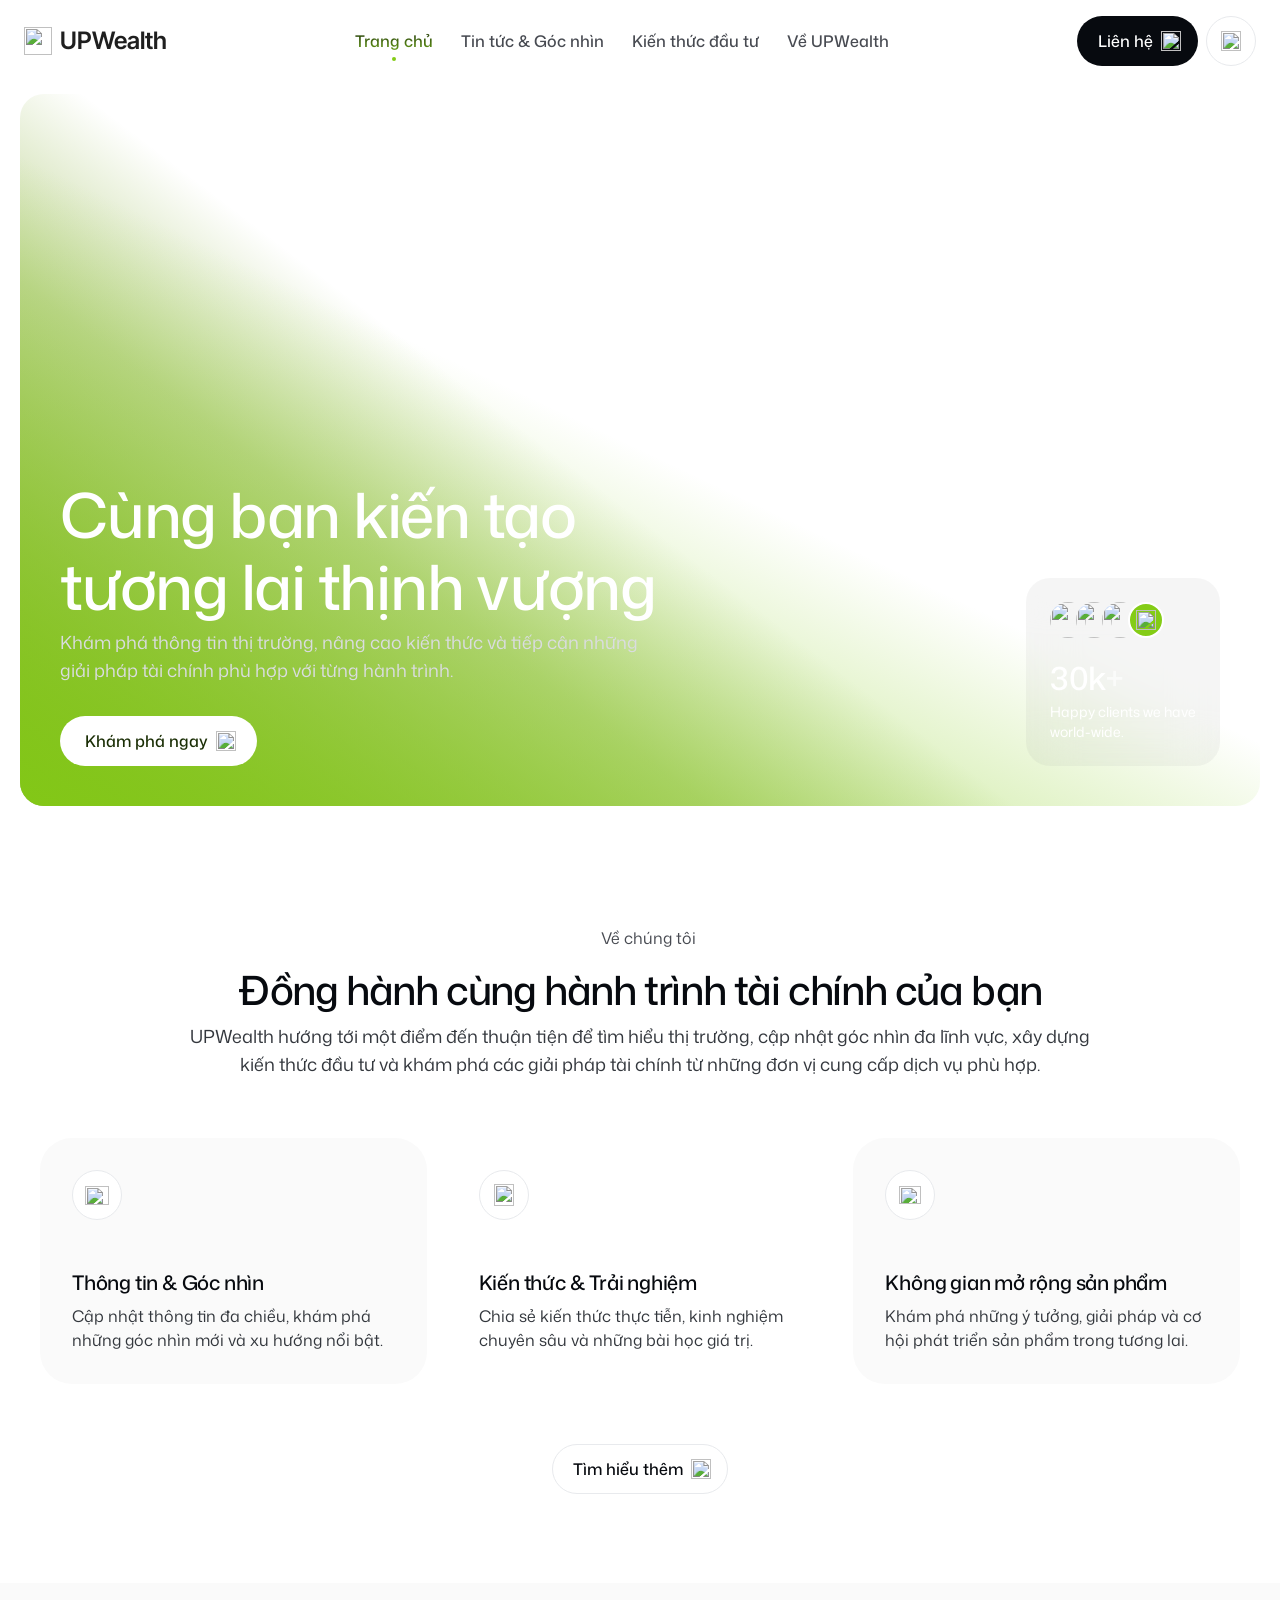
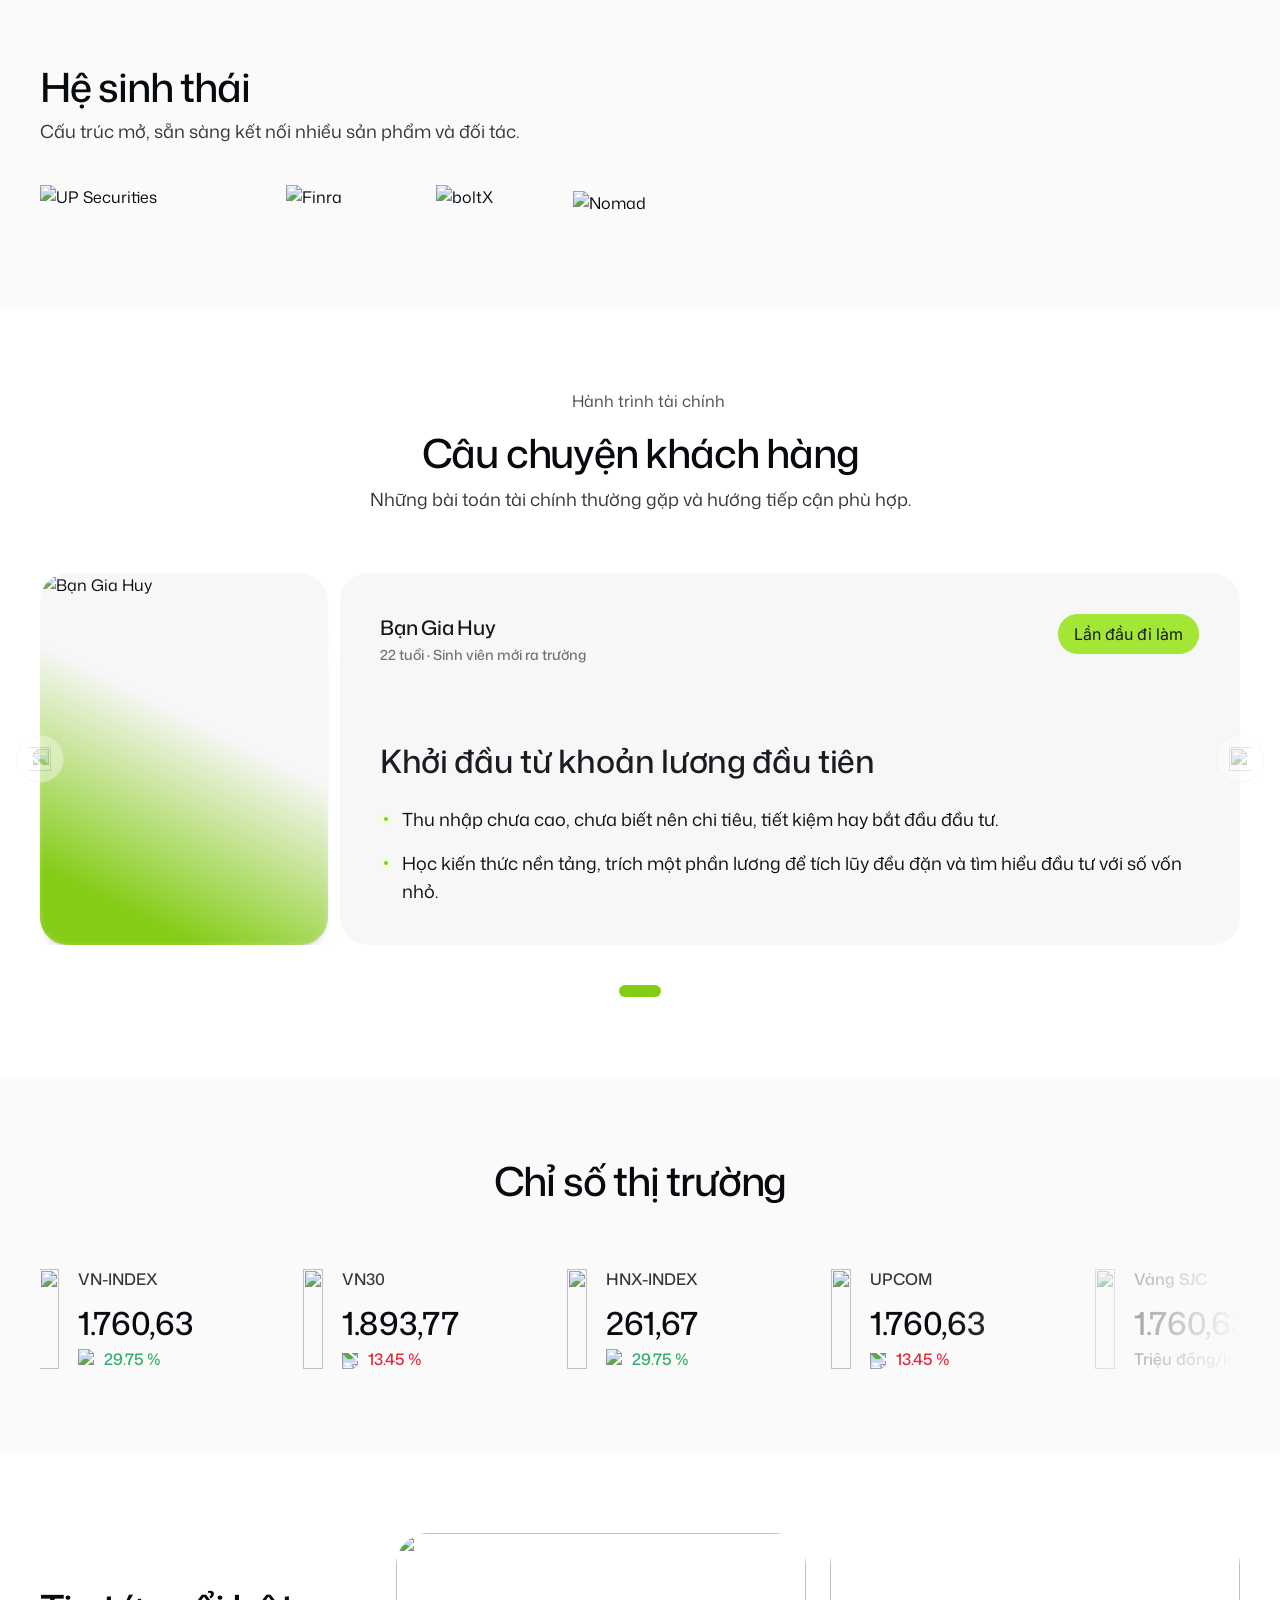
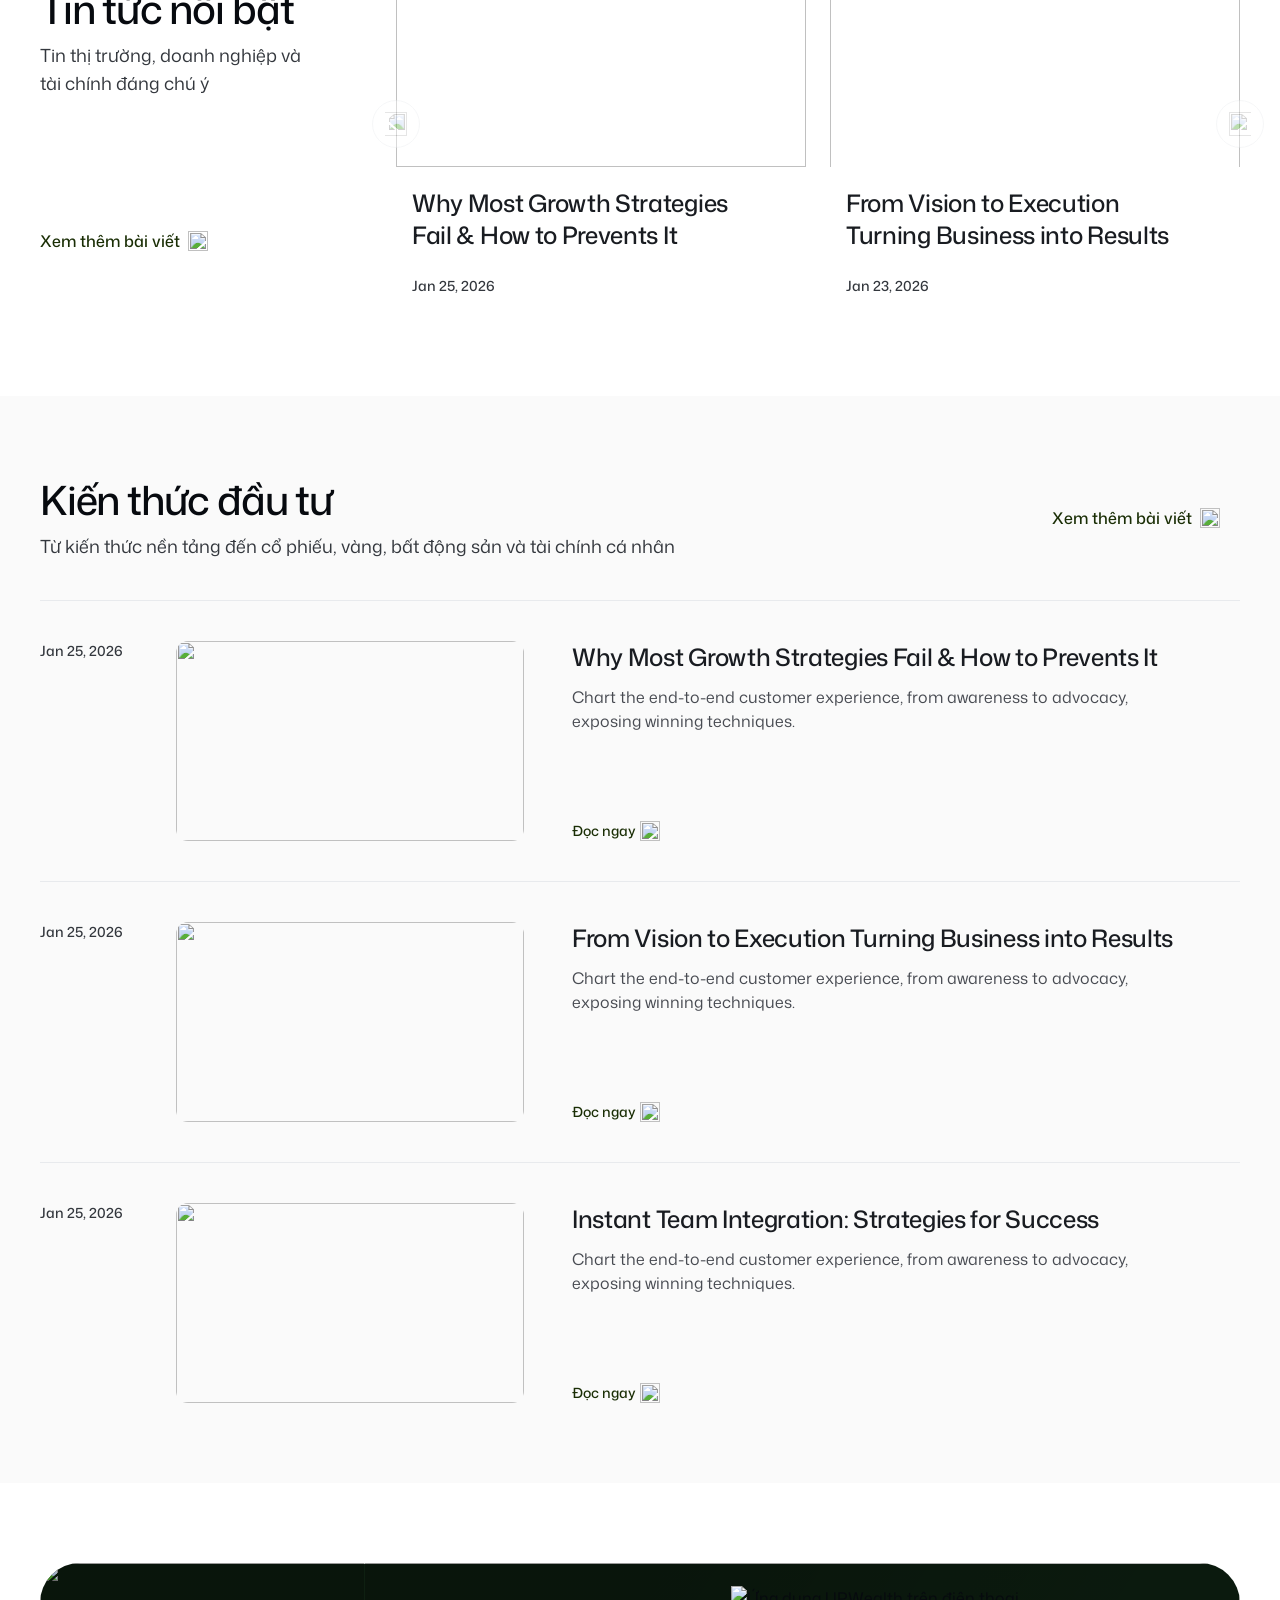
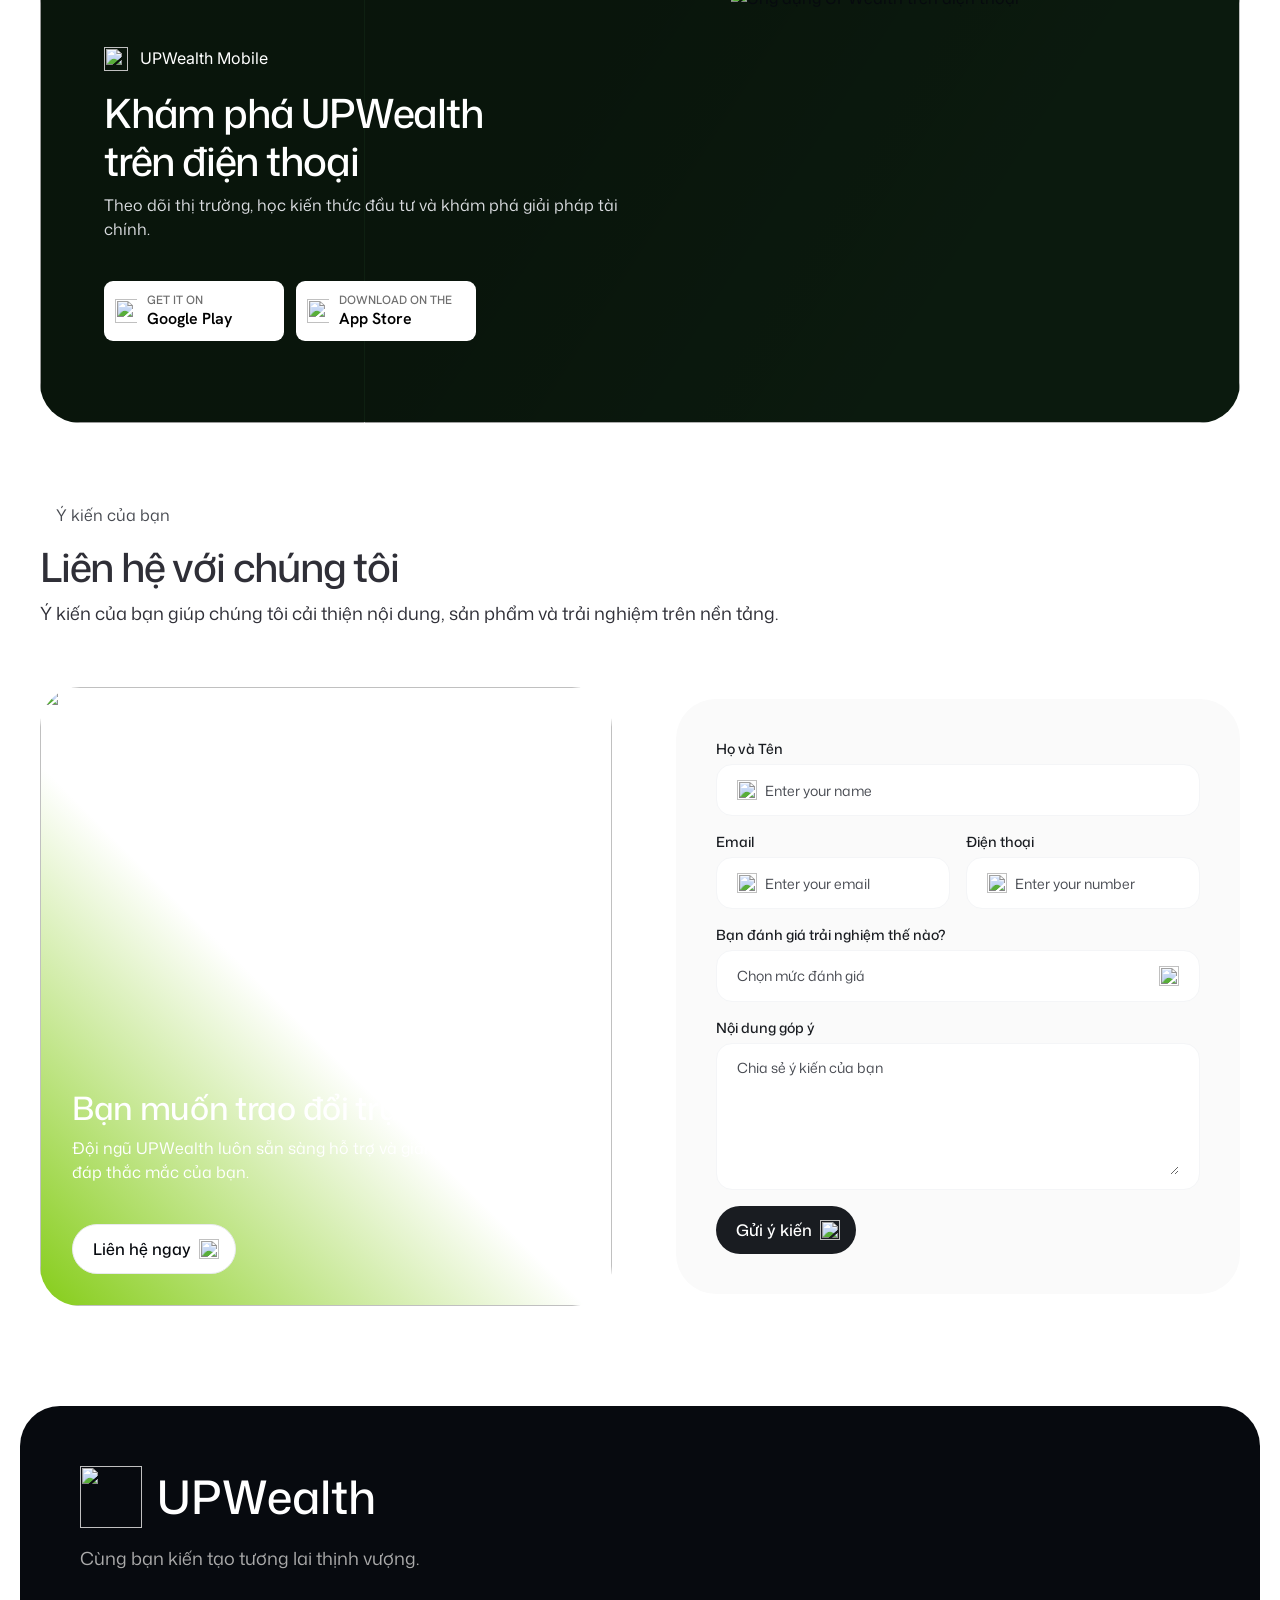
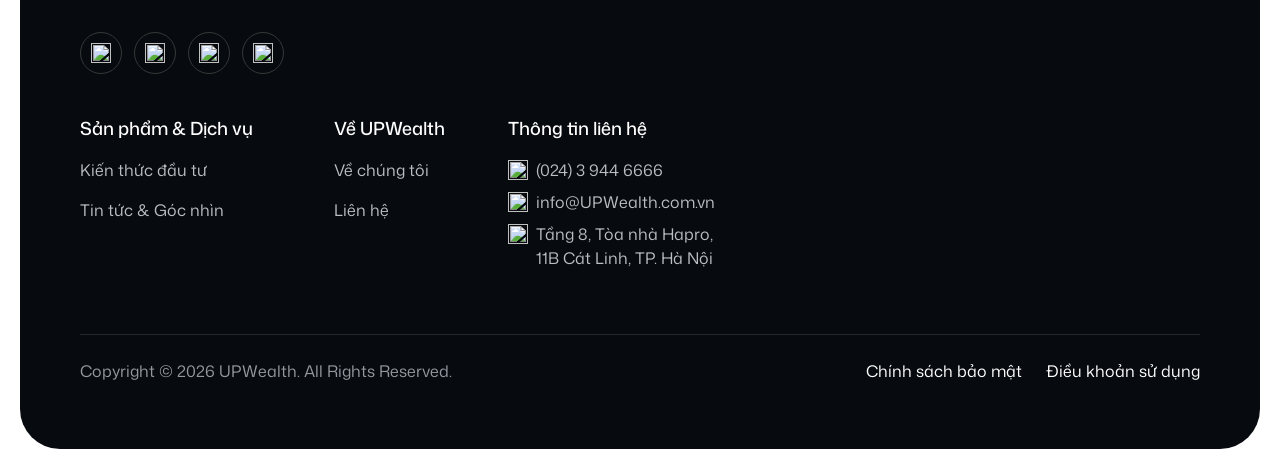
==== upwealth/index.html @ 9604d77f "Add UPWealth homepage built from Figma design Static HTML/CSS/JS page in upwealth/ covering navbar, " ====
<!DOCTYPE html>
<html lang="vi">
<head>
<meta charset="utf-8">
<meta name="viewport" content="width=device-width, initial-scale=1, viewport-fit=cover">
<title>UPWealth - Cùng bạn kiến tạo tương lai thịnh vượng</title>
<meta name="description" content="Khám phá thông tin thị trường, nâng cao kiến thức và tiếp cận những giải pháp tài chính phù hợp với từng hành trình.">
<link rel="icon" href="assets/logo-mark.svg" type="image/svg+xml">
<link rel="preconnect" href="https://fonts.googleapis.com">
<link rel="preconnect" href="https://fonts.gstatic.com" crossorigin>
<link href="https://fonts.googleapis.com/css2?family=Mona+Sans:wght@400;500&family=Inter+Tight:wght@600&family=Inter:wght@400&family=Hanken+Grotesk:wght@500;600&display=swap" rel="stylesheet">
<link rel="stylesheet" href="styles.css">
</head>
<body>

<!-- ============ Navbar ============ -->
<header class="navbar" id="top">
  <a class="brand" href="#top" aria-label="UPWealth - Trang chủ">
    <img class="brand__mark" src="assets/logo-mark.svg" alt="" width="28" height="28">
    <span class="brand__name">UPWealth</span>
  </a>

  <nav class="nav" id="nav" aria-label="Điều hướng chính">
    <a class="nav__item is-active" href="#top" aria-current="page">Trang chủ</a>
    <a class="nav__item" href="#news">Tin tức &amp; Góc nhìn</a>
    <a class="nav__item" href="#knowledge">Kiến thức đầu tư</a>
    <a class="nav__item" href="#about">Về UPWealth</a>
    <a class="nav__item nav__item--mobile-only" href="#contact">Liên hệ</a>
  </nav>

  <div class="navbar__cta">
    <a class="btn btn--dark" href="#contact">
      Liên hệ
      <img src="assets/arrow-right-white.svg" alt="" width="20" height="20">
    </a>
    <button class="icon-btn" type="button" aria-label="Ngôn ngữ">
      <img src="assets/icon-global.svg" alt="" width="20" height="20">
    </button>
  </div>

  <button class="menu-btn" type="button" aria-label="Mở menu" aria-controls="nav" aria-expanded="false">
    <img src="assets/icon-menu.svg" alt="" width="20" height="20">
  </button>
</header>

<main>

  <!-- ============ Hero ============ -->
  <section class="hero">
    <div class="hero__card">
      <div class="hero__media" aria-hidden="true">
        <img src="assets/hero.png" alt="">
      </div>

      <div class="hero__content">
        <div class="hero__text">
          <h1 class="hero__title">Cùng bạn kiến tạo tương lai thịnh vượng</h1>
          <p class="hero__desc">Khám phá thông tin thị trường, nâng cao kiến thức và tiếp cận những giải pháp tài chính phù hợp với từng hành trình.</p>
        </div>
        <a class="btn btn--light btn--lg" href="#about">
          Khám phá ngay
          <img src="assets/arrow-right-dark.svg" alt="" width="20" height="20">
        </a>
      </div>

      <div class="hero__stat">
        <div class="stat-card">
          <div class="avatars">
            <img src="assets/avatar-1.png" alt="">
            <img src="assets/avatar-2.svg" alt="">
            <img src="assets/avatar-3.png" alt="">
            <span class="avatars__more"><img src="assets/icon-add.svg" alt="" width="20" height="20"></span>
          </div>
          <div class="stat-card__text">
            <p class="stat-card__num">30k<span>+</span></p>
            <p class="stat-card__label">Happy clients we have <br>world-wide.</p>
          </div>
        </div>
      </div>
    </div>
  </section>

  <!-- ============ Về chúng tôi ============ -->
  <section class="section services" id="about">
    <header class="section-head section-head--center">
      <p class="eyebrow"><img src="assets/dot.svg" alt="" width="8" height="8">Về chúng tôi</p>
      <h2 class="h3">Đồng hành cùng hành trình tài chính của bạn</h2>
      <p class="lead">UPWealth hướng tới một điểm đến thuận tiện để tìm hiểu thị trường, cập nhật góc nhìn đa lĩnh vực, xây dựng kiến thức đầu tư và khám phá các giải pháp tài chính từ những đơn vị cung cấp dịch vụ phù hợp.</p>
    </header>

    <div class="services__grid">
      <article class="service">
        <span class="service__icon"><img src="assets/icon-binoculars.svg" alt="" width="24" height="19"></span>
        <div class="service__body">
          <h3 class="h6">Thông tin &amp; Góc nhìn</h3>
          <p>Cập nhật thông tin đa chiều, khám phá những góc nhìn mới và xu hướng nổi bật.</p>
        </div>
      </article>
      <article class="service">
        <span class="service__icon"><img src="assets/icon-book-star.svg" alt="" width="20" height="22"></span>
        <div class="service__body">
          <h3 class="h6">Kiến thức &amp; Trải nghiệm</h3>
          <p>Chia sẻ kiến thức thực tiễn, kinh nghiệm chuyên sâu và những bài học giá trị.</p>
        </div>
      </article>
      <article class="service">
        <span class="service__icon"><img src="assets/icon-wallet.svg" alt="" width="22" height="18"></span>
        <div class="service__body">
          <h3 class="h6">Không gian mở rộng sản phẩm</h3>
          <p>Khám phá những ý tưởng, giải pháp và cơ hội phát triển sản phẩm trong tương lai.</p>
        </div>
      </article>
    </div>

    <a class="btn btn--outline" href="#news">
      Tìm hiểu thêm
      <img src="assets/arrow-right-black.svg" alt="" width="20" height="20">
    </a>
  </section>

  <!-- ============ Hệ sinh thái ============ -->
  <section class="section ecosystem">
    <div class="ecosystem__text">
      <h2 class="h3">Hệ sinh thái</h2>
      <p class="lead">Cấu trúc mở, sẵn sàng kết nối nhiều sản phẩm và đối tác.</p>
    </div>
    <ul class="ecosystem__logos">
      <li><img src="assets/partner-upsecurities.svg" alt="UP Securities" width="194" height="44"></li>
      <li><img src="assets/partner-finra.svg" alt="Finra" width="98" height="44"></li>
      <li><img src="assets/partner-boltx.svg" alt="boltX" width="85" height="44"></li>
      <li><img src="assets/partner-nomad.svg" alt="Nomad" width="132" height="32"></li>
    </ul>
  </section>

  <!-- ============ Câu chuyện khách hàng ============ -->
  <section class="section stories">
    <header class="section-head section-head--center">
      <p class="eyebrow"><img src="assets/dot.svg" alt="" width="8" height="8">Hành trình tài chính</p>
      <h2 class="h3">Câu chuyện khách hàng</h2>
      <p class="lead">Những bài toán tài chính thường gặp và hướng tiếp cận phù hợp.</p>
    </header>

    <div class="carousel" data-carousel>
      <button class="round-btn round-btn--prev" type="button" data-prev aria-label="Câu chuyện trước">
        <img src="assets/icon-arrow-akar.svg" alt="" width="24" height="24">
      </button>

      <div class="carousel__track" data-track>
        <article class="story" data-slide>
          <div class="story__photo">
            <img src="assets/testimonial-1.png" alt="Bạn Gia Huy">
          </div>
          <div class="story__card">
            <div class="story__head">
              <div>
                <p class="story__name">Bạn Gia Huy</p>
                <p class="story__meta">22 tuổi · Sinh viên mới ra trường</p>
              </div>
              <span class="tag">Lần đầu đi làm</span>
            </div>
            <div class="story__body">
              <h3 class="h4">Khởi đầu từ khoản lương đầu tiên</h3>
              <ul class="bullets">
                <li>Thu nhập chưa cao, chưa biết nên chi tiêu, tiết kiệm hay bắt đầu đầu tư.</li>
                <li>Học kiến thức nền tảng, trích một phần lương để tích lũy đều đặn và tìm hiểu đầu tư với số vốn nhỏ.</li>
              </ul>
            </div>
          </div>
        </article>
      </div>

      <button class="round-btn round-btn--next" type="button" data-next aria-label="Câu chuyện tiếp theo">
        <img src="assets/icon-arrow-akar.svg" alt="" width="24" height="24">
      </button>

      <div class="dots" data-dots role="tablist" aria-label="Chọn câu chuyện"></div>
    </div>
  </section>

  <!-- ============ Chỉ số thị trường ============ -->
  <section class="section market">
    <h2 class="h3">Chỉ số thị trường</h2>
    <div class="market__wrap">
      <ul class="market__list">
        <li class="ticker">
          <img class="ticker__line" src="assets/market-line.svg" alt="" width="20" height="100">
          <div class="ticker__body">
            <p class="ticker__name">VN-INDEX</p>
            <p class="ticker__value">1.760,63</p>
            <p class="ticker__change is-up"><img src="assets/chevron-up-green.svg" alt="Tăng" width="20" height="20">29.75 %</p>
          </div>
        </li>
        <li class="ticker">
          <img class="ticker__line" src="assets/market-line.svg" alt="" width="20" height="100">
          <div class="ticker__body">
            <p class="ticker__name">VN30</p>
            <p class="ticker__value">1.893,77</p>
            <p class="ticker__change is-down"><img src="assets/chevron-up-red.svg" alt="Giảm" width="20" height="20">13.45 %</p>
          </div>
        </li>
        <li class="ticker">
          <img class="ticker__line" src="assets/market-line.svg" alt="" width="20" height="100">
          <div class="ticker__body">
            <p class="ticker__name">HNX-INDEX</p>
            <p class="ticker__value">261,67</p>
            <p class="ticker__change is-up"><img src="assets/chevron-up-green.svg" alt="Tăng" width="20" height="20">29.75 %</p>
          </div>
        </li>
        <li class="ticker">
          <img class="ticker__line" src="assets/market-line.svg" alt="" width="20" height="100">
          <div class="ticker__body">
            <p class="ticker__name">UPCOM</p>
            <p class="ticker__value">1.760,63</p>
            <p class="ticker__change is-down"><img src="assets/chevron-up-red.svg" alt="Giảm" width="20" height="20">13.45 %</p>
          </div>
        </li>
        <li class="ticker">
          <img class="ticker__line" src="assets/market-line.svg" alt="" width="20" height="100">
          <div class="ticker__body">
            <p class="ticker__name">Vàng SJC</p>
            <p class="ticker__value">1.760,63</p>
            <p class="ticker__unit">Triệu đồng/lượng</p>
          </div>
        </li>
        <li class="ticker">
          <img class="ticker__line" src="assets/market-line.svg" alt="" width="20" height="100">
          <div class="ticker__body">
            <p class="ticker__name">Vàng thế giới</p>
            <p class="ticker__value">1.760,63</p>
            <p class="ticker__unit">USD/ounce</p>
          </div>
        </li>
      </ul>
    </div>
  </section>

  <!-- ============ Tin tức nổi bật ============ -->
  <section class="section news" id="news">
    <div class="news__intro">
      <div class="section-head">
        <h2 class="h3">Tin tức nổi bật</h2>
        <p class="lead">Tin thị trường, doanh nghiệp và tài chính đáng chú ý</p>
      </div>
      <a class="link-btn" href="#news">
        Xem thêm bài viết
        <img src="assets/arrow-right-dark.svg" alt="" width="20" height="20">
      </a>
    </div>

    <div class="news__slider" data-scroller>
      <button class="round-btn round-btn--prev" type="button" data-prev aria-label="Bài trước">
        <img src="assets/icon-arrow-akar.svg" alt="" width="24" height="24">
      </button>
      <div class="news__track" data-track>
        <a class="news-card" href="#news">
          <div class="news-card__media"><img src="assets/news-1.png" alt=""></div>
          <div class="news-card__text">
            <h3 class="h5">Why Most Growth Strategies Fail &amp; How to Prevents It</h3>
            <time datetime="2026-01-25">Jan 25, 2026</time>
          </div>
        </a>
        <a class="news-card" href="#news">
          <div class="news-card__media news-card__media--crop"><img src="assets/news-2.png" alt=""></div>
          <div class="news-card__text">
            <h3 class="h5">From Vision to Execution Turning Business into Results</h3>
            <time datetime="2026-01-23">Jan 23, 2026</time>
          </div>
        </a>
      </div>
      <button class="round-btn round-btn--next" type="button" data-next aria-label="Bài tiếp theo">
        <img src="assets/icon-arrow-akar.svg" alt="" width="24" height="24">
      </button>
    </div>
  </section>

  <!-- ============ Kiến thức đầu tư ============ -->
  <section class="section knowledge" id="knowledge">
    <div class="knowledge__head">
      <div class="section-head">
        <h2 class="h3">Kiến thức đầu tư</h2>
        <p class="lead">Từ kiến thức nền tảng đến cổ phiếu, vàng, bất động sản và tài chính cá nhân</p>
      </div>
      <a class="link-btn" href="#knowledge">
        Xem thêm bài viết
        <img src="assets/arrow-right-dark.svg" alt="" width="20" height="20">
      </a>
    </div>

    <div class="articles">
      <article class="article">
        <time datetime="2026-01-25">Jan 25, 2026</time>
        <div class="article__media"><img src="assets/knowledge-1.png" alt=""></div>
        <div class="article__content">
          <div class="article__text">
            <h3 class="h5">Why Most Growth Strategies Fail &amp; How to Prevents It</h3>
            <p>Chart the end-to-end customer experience, from awareness to advocacy, exposing winning techniques.</p>
          </div>
          <a class="link-btn link-btn--sm" href="#knowledge">Đọc ngay <img src="assets/arrow-right-dark.svg" alt="" width="20" height="20"></a>
        </div>
      </article>
      <article class="article">
        <time datetime="2026-01-25">Jan 25, 2026</time>
        <div class="article__media"><img src="assets/knowledge-2.png" alt=""></div>
        <div class="article__content">
          <div class="article__text">
            <h3 class="h5">From Vision to Execution Turning Business into Results</h3>
            <p>Chart the end-to-end customer experience, from awareness to advocacy, exposing winning techniques.</p>
          </div>
          <a class="link-btn link-btn--sm" href="#knowledge">Đọc ngay <img src="assets/arrow-right-dark.svg" alt="" width="20" height="20"></a>
        </div>
      </article>
      <article class="article">
        <time datetime="2026-01-25">Jan 25, 2026</time>
        <div class="article__media"><img src="assets/knowledge-3.png" alt=""></div>
        <div class="article__content">
          <div class="article__text">
            <h3 class="h5">Instant Team Integration: Strategies for Success</h3>
            <p>Chart the end-to-end customer experience, from awareness to advocacy, exposing winning techniques.</p>
          </div>
          <a class="link-btn link-btn--sm" href="#knowledge">Đọc ngay <img src="assets/arrow-right-dark.svg" alt="" width="20" height="20"></a>
        </div>
      </article>
    </div>
  </section>

  <!-- ============ CTA app ============ -->
  <section class="section cta-wrap">
    <div class="cta">
      <img class="cta__bg" src="assets/cta-bg.png" alt="" aria-hidden="true">
      <img class="cta__vector" src="assets/cta-vector.svg" alt="" aria-hidden="true">
      <div class="cta__content">
        <div class="cta__text">
          <p class="cta__kicker"><img src="assets/icon-sparkle.svg" alt="" width="24" height="24">UPWealth Mobile</p>
          <h2 class="h3">Khám phá UPWealth<br>trên điện thoại</h2>
          <p class="cta__desc">Theo dõi thị trường, học kiến thức đầu tư và khám phá giải pháp tài chính.</p>
        </div>
        <div class="stores">
          <a class="store" href="#" aria-label="Tải trên Google Play">
            <img src="assets/icon-google-play.svg" alt="" width="22" height="24">
            <span><small>Get it on</small><strong>Google Play</strong></span>
          </a>
          <a class="store" href="#" aria-label="Tải trên App Store">
            <img src="assets/icon-apple.svg" alt="" width="20" height="24">
            <span><small>Download on the</small><strong>App Store</strong></span>
          </a>
        </div>
      </div>
      <img class="cta__phone" src="assets/cta-phone.png" alt="Ứng dụng UPWealth trên điện thoại">
    </div>
  </section>

  <!-- ============ Liên hệ ============ -->
  <section class="section contact" id="contact">
    <header class="section-head contact__head">
      <p class="eyebrow"><img src="assets/dot.svg" alt="" width="8" height="8">Ý kiến của bạn</p>
      <h2 class="h3">Liên hệ với chúng tôi</h2>
      <p class="lead">Ý kiến của bạn giúp chúng tôi cải thiện nội dung, sản phẩm và trải nghiệm trên nền tảng.</p>
    </header>

    <div class="contact__grid">
      <div class="contact__visual">
        <img src="assets/contact.png" alt="">
        <div class="contact__overlay">
          <div>
            <h3 class="h4">Bạn muốn trao đổi trực tiếp?</h3>
            <p>Đội ngũ UPWealth luôn sẵn sàng hỗ trợ và giải đáp thắc mắc của bạn.</p>
          </div>
          <a class="btn btn--outline" href="tel:02439446666">
            Liên hệ ngay
            <img src="assets/arrow-right-black.svg" alt="" width="20" height="20">
          </a>
        </div>
      </div>

      <form class="form" id="contact-form" novalidate>
        <div class="field">
          <label for="f-name">Họ và Tên</label>
          <div class="input">
            <img src="assets/icon-mail.svg" alt="" width="20" height="20">
            <input id="f-name" name="name" type="text" placeholder="Enter your name" autocomplete="name" required>
          </div>
        </div>
        <div class="field-row">
          <div class="field">
            <label for="f-email">Email</label>
            <div class="input">
              <img src="assets/icon-mail.svg" alt="" width="20" height="20">
              <input id="f-email" name="email" type="email" placeholder="Enter your email" autocomplete="email" required>
            </div>
          </div>
          <div class="field">
            <label for="f-phone">Điện thoại</label>
            <div class="input">
              <img src="assets/icon-call.svg" alt="" width="20" height="20">
              <input id="f-phone" name="phone" type="tel" placeholder="Enter your number" autocomplete="tel">
            </div>
          </div>
        </div>
        <div class="field">
          <label for="f-rating">Bạn đánh giá trải nghiệm thế nào?</label>
          <div class="input input--select">
            <select id="f-rating" name="rating">
              <option value="" selected disabled>Chọn mức đánh giá</option>
              <option>Rất hài lòng</option>
              <option>Hài lòng</option>
              <option>Bình thường</option>
              <option>Chưa hài lòng</option>
            </select>
            <img src="assets/icon-arrow-down.svg" alt="" width="20" height="20">
          </div>
        </div>
        <div class="field">
          <label for="f-msg">Nội dung góp ý</label>
          <div class="input input--area">
            <textarea id="f-msg" name="message" placeholder="Chia sẻ ý kiến của bạn" required></textarea>
          </div>
        </div>
        <div class="form__foot">
          <button class="btn btn--dark btn--submit" type="submit">
            Gửi ý kiến
            <img src="assets/arrow-right-white.svg" alt="" width="20" height="20">
          </button>
          <p class="form__status" role="status" aria-live="polite"></p>
        </div>
      </form>
    </div>
  </section>
</main>

<!-- ============ Footer ============ -->
<footer class="footer">
  <div class="footer__inner">
    <div class="footer__upper">
      <div class="footer__brand">
        <div>
          <a class="footer__logo" href="#top">
            <img src="assets/logo-mark-footer.svg" alt="" width="62" height="62">
            <span>UPWealth</span>
          </a>
          <p class="footer__tagline">Cùng bạn kiến tạo tương lai thịnh vượng.</p>
        </div>
        <div class="socials">
          <a href="#" aria-label="Instagram"><img src="assets/icon-instagram.svg" alt="" width="20" height="20"></a>
          <a href="#" aria-label="X (Twitter)"><img src="assets/icon-twitter.svg" alt="" width="20" height="20"></a>
          <a href="#" aria-label="Facebook"><img src="assets/icon-facebook.svg" alt="" width="20" height="20"></a>
          <a href="#" aria-label="LinkedIn"><img src="assets/icon-linkedin.svg" alt="" width="20" height="20"></a>
        </div>
      </div>

      <div class="footer__nav">
        <div class="footer__col footer__col--products">
          <h3>Sản phẩm &amp; Dịch vụ</h3>
          <a href="#knowledge">Kiến thức đầu tư</a>
          <a href="#news">Tin tức &amp; Góc nhìn</a>
        </div>
        <div class="footer__col footer__col--about">
          <h3>Về UPWealth</h3>
          <a href="#about">Về chúng tôi</a>
          <a href="#contact">Liên hệ</a>
        </div>
        <div class="footer__col footer__col--contact">
          <h3>Thông tin liên hệ</h3>
          <a class="contact-line" href="tel:02439446666"><img src="assets/icon-call-calling.svg" alt="" width="20" height="20">(024) 3 944 6666</a>
          <a class="contact-line" href="mailto:info@UPWealth.com.vn"><img src="assets/icon-sms.svg" alt="" width="20" height="20">info@UPWealth.com.vn</a>
          <p class="contact-line contact-line--top"><img src="assets/icon-buildings.svg" alt="" width="20" height="20"><span>Tầng 8, Tòa nhà Hapro,<br>11B Cát Linh, TP. Hà Nội</span></p>
        </div>
      </div>
    </div>

    <div class="footer__bottom">
      <p class="footer__copy">Copyright © 2026 UPWealth. All Rights Reserved.</p>
      <a href="#">Chính sách bảo mật</a>
      <a href="#">Điều khoản sử dụng</a>
    </div>
  </div>
</footer>

<script src="script.js"></script>
</body>
</html>
---- upwealth/styles.css ----
/* ============ Design tokens (from Figma styles) ============ */
:root {
  --gray-00: #ffffff;
  --gray-25: #fafafa;
  --gray-50: #f4f5f7;
  --gray-100: #e8eaed;
  --gray-200: #dadce0;
  --gray-300: #babdc2;
  --gray-400: #95989e;
  --gray-500: #6e737a;
  --gray-600: #484b52;
  --gray-700: #33373d;
  --gray-900: #191c21;
  --gray-950: #070a0f;
  --bg-weak: #f7f7f7;
  --line-dark: #373737;

  --green-100: #f0fdde;
  --green-400: #a3e635;
  --green-500: #84cc16;
  --green-950: #1a2e05;
  --up: #2cac68;
  --down: #e42535;

  --font: "Mona Sans", "Inter", system-ui, -apple-system, "Segoe UI", Roboto, Arial, sans-serif;
  --font-logo: "Inter Tight", var(--font);
  --font-store: "Hanken Grotesk", var(--font);

  --container: 1280px;
  --pad-x: 80px;
  --pad-y: 80px;
}

*, *::before, *::after { box-sizing: border-box; }
html { scroll-behavior: smooth; -webkit-text-size-adjust: 100%; }
body {
  margin: 0;
  background: var(--gray-00);
  color: var(--gray-950);
  font-family: var(--font);
  font-size: 16px;
  line-height: 24px;
  -webkit-font-smoothing: antialiased;
  overflow-x: hidden;
}
img { display: block; max-width: 100%; }
a { color: inherit; text-decoration: none; }
p, h1, h2, h3, ul { margin: 0; }
ul { padding: 0; list-style: none; }
button, input, select, textarea { font: inherit; color: inherit; }
button { cursor: pointer; }
:focus-visible { outline: 2px solid var(--green-500); outline-offset: 2px; }

/* ============ Typography ============ */
.h3 { font-size: 40px; line-height: 48px; font-weight: 500; letter-spacing: -1.2px; font-feature-settings: "lnum" 1, "pnum" 1; color: var(--gray-950); }
.h4 { font-size: 32px; line-height: 40px; font-weight: 500; letter-spacing: -0.32px; }
.h5 { font-size: 24px; line-height: 32px; font-weight: 500; letter-spacing: -0.312px; color: var(--gray-900); }
.h6 { font-size: 20px; line-height: 28px; font-weight: 500; letter-spacing: -0.2px; color: var(--gray-950); }
.lead { font-size: 18px; line-height: 28px; color: var(--gray-700); }

.eyebrow { display: inline-flex; align-items: center; gap: 8px; color: var(--gray-600); }

/* ============ Buttons ============ */
.btn {
  display: inline-flex; align-items: center; gap: 8px;
  padding: 12px 16px 12px 20px;
  border-radius: 1014px;
  font-weight: 500; font-size: 16px; line-height: 24px;
  white-space: nowrap; border: 1px solid transparent;
  transition: transform .2s ease, box-shadow .2s ease, background-color .2s ease;
}
.btn img { width: 20px; height: 20px; transition: transform .2s ease; }
.btn:hover img { transform: translateX(3px); }
.btn--dark { background: var(--gray-950); color: #fff; }
.btn--dark:hover { background: var(--gray-900); }
.btn--light { background: #fff; color: var(--green-950); }
.btn--lg { padding: 12px 20px 12px 24px; }
.btn--outline { background: #fff; color: var(--gray-950); border-color: var(--gray-100); }
.btn--outline:hover { box-shadow: 0 4px 14px rgba(7, 10, 15, .08); }

.link-btn {
  display: inline-flex; align-items: center; gap: 8px;
  padding: 12px 20px 12px 0;
  font-weight: 500; color: var(--green-950); white-space: nowrap;
}
.link-btn img { width: 20px; height: 20px; transition: transform .2s ease; }
.link-btn:hover img { transform: translateX(3px); }
.link-btn--sm { gap: 4px; padding: 0; font-size: 14px; line-height: 20px; }

.icon-btn {
  display: inline-flex; padding: 14px;
  background: #fff; border: 1px solid var(--gray-100); border-radius: 1007px;
}
.icon-btn img { width: 20px; height: 20px; }

.round-btn {
  display: inline-flex; align-items: center; justify-content: center;
  width: 48px; height: 48px; padding: 12px;
  background: #fff; border: 1px solid var(--gray-100); border-radius: 57px;
  transition: box-shadow .2s ease, opacity .2s ease;
}
.round-btn img { width: 24px; height: 24px; }
.round-btn--prev img { transform: scaleX(-1); }
.round-btn:hover { box-shadow: 0 4px 14px rgba(7, 10, 15, .1); }
.round-btn:disabled { opacity: .4; cursor: default; box-shadow: none; }

/* ============ Layout ============ */
.section { padding: var(--pad-y) var(--pad-x); }
.section > * { max-width: var(--container); margin-left: auto; margin-right: auto; }
.section-head { display: flex; flex-direction: column; gap: 8px; }
.section-head--center { align-items: center; text-align: center; max-width: 920px; }
.section-head--center .eyebrow { margin-bottom: 8px; }

/* ============ Navbar ============ */
.navbar {
  position: sticky; top: 0; z-index: 50;
  display: flex; align-items: center; justify-content: space-between;
  padding: 16px 40px 12px;
  background: #fff;
}
.brand { display: flex; align-items: center; gap: 8px; width: 189px; height: 32px; }
.brand__mark { width: 27.98px; height: 28px; }
.brand__name { font-family: var(--font-logo); font-weight: 600; font-size: 24px; line-height: 32px; color: #1f1f1f; }

.nav { display: flex; align-items: center; gap: 8px; }
.nav__item {
  position: relative; padding: 8px 16px; border-radius: 6px;
  font-weight: 500; color: var(--gray-600); white-space: nowrap;
  transition: color .2s ease;
}
.nav__item:hover { color: var(--gray-950); }
.nav__item.is-active {
  background: linear-gradient(to bottom, var(--gray-950), var(--green-500));
  -webkit-background-clip: text; background-clip: text; color: transparent;
}
.nav__item.is-active::after {
  content: ""; position: absolute; left: 50%; bottom: 0; transform: translateX(-50%);
  width: 4px; height: 4px; border-radius: 8px; background: var(--green-500);
}
.nav__item--mobile-only { display: none; }

.navbar__cta { display: flex; align-items: center; gap: 8px; }

.menu-btn {
  display: none; padding: 8px;
  background: #fff; border: 1px solid var(--gray-50); border-radius: 22px;
}
.menu-btn img { width: 20px; height: 20px; }

/* ============ Hero ============ */
.hero { padding: 16px 20px 40px; }
.hero__card {
  position: relative; overflow: hidden;
  height: 712px; border-radius: 24px;
  max-width: 1400px; margin: 0 auto;
}
.hero__media {
  position: absolute; top: -87px; left: calc(50% + 84.71px); transform: translateX(-50%);
  width: 1598px; height: 827px; border-radius: 42px; overflow: hidden;
}
.hero__media img {
  position: absolute; left: -5.62%; top: 7.86%;
  width: 111.23%; height: 111.23%; max-width: none; object-fit: cover;
}
.hero__media::after {
  content: ""; position: absolute; inset: 0;
  background:
    linear-gradient(205.33deg, rgba(132, 204, 22, 0) 54.32%, rgb(132, 204, 22) 100.56%),
    linear-gradient(217.34deg, rgba(104, 154, 3, 0) 57.98%, rgba(104, 154, 3, .4) 69.49%, rgb(104, 154, 3) 100%);
}
.hero__content {
  position: absolute; left: 0; bottom: 0;
  width: 682px; max-width: 100%; padding: 40px;
  display: flex; flex-direction: column; align-items: flex-start; gap: 32px;
}
.hero__text { display: flex; flex-direction: column; gap: 6px; }
.hero__title { max-width: 598px; font-size: 62px; line-height: 72px; font-weight: 500; letter-spacing: -1.24px; color: #fff; }
.hero__desc { font-size: 18px; line-height: 28px; color: var(--gray-200); }

.hero__stat { position: absolute; right: 0; bottom: 0; padding: 40px; }
.stat-card {
  display: flex; flex-direction: column; gap: 20px; padding: 24px;
  border-radius: 24px; background: rgba(0, 0, 0, .04);
  -webkit-backdrop-filter: blur(23.4px); backdrop-filter: blur(23.4px);
  color: #fff;
}
.avatars { display: flex; align-items: center; }
.avatars > img, .avatars__more { width: 36px; height: 36px; margin-right: -10px; border-radius: 50%; }
.avatars > img { object-fit: cover; }
.avatars__more {
  display: inline-flex; align-items: center; justify-content: center; margin-right: 0;
  background: var(--green-500); border: 2px solid #fff;
}
.avatars__more img { width: 20px; height: 20px; }
.stat-card__text { display: flex; flex-direction: column; gap: 4px; }
.stat-card__num { font-size: 32px; line-height: 40px; font-weight: 500; letter-spacing: -0.32px; }
.stat-card__num span { color: rgba(255, 255, 255, .6); }
.stat-card__label { font-size: 14px; line-height: 20px; white-space: nowrap; }

/* ============ Services ============ */
.services {
  display: flex; flex-direction: column; align-items: center; gap: 60px;
  padding-bottom: 89px;
}
.services__grid { display: grid; grid-template-columns: repeat(3, 1fr); gap: 20px; width: 100%; }
.service {
  display: flex; flex-direction: column; gap: 48px;
  padding: 32px; border-radius: 32px;
  transition: background-color .25s ease;
}
.service:nth-child(odd), .service:hover { background: var(--gray-25); }
.service__icon {
  display: inline-flex; align-items: center; justify-content: center; flex-shrink: 0;
  width: 50px; height: 50px; background: #fff;
  border: 1px solid var(--gray-100); border-radius: 57px;
}
.service__body { display: flex; flex-direction: column; gap: 8px; }
.service__body p { color: var(--gray-700); }

/* ============ Ecosystem ============ */
.ecosystem { background: var(--gray-25); }
.ecosystem { display: flex; align-items: center; justify-content: space-between; gap: 40px; }
.ecosystem > * { margin: 0; }
.ecosystem__text { width: 522px; display: flex; flex-direction: column; gap: 6px; }
.ecosystem__logos { display: flex; align-items: center; justify-content: flex-end; gap: 52px; flex-wrap: wrap; }
.ecosystem__logos img { height: 44px; width: auto; }
.ecosystem__logos li:last-child img { height: 32px; }
@media (min-width: 1441px) {
  .ecosystem { padding-left: calc((100% - var(--container)) / 2); padding-right: calc((100% - var(--container)) / 2); }
}

/* ============ Stories carousel ============ */
.stories { display: flex; flex-direction: column; align-items: center; gap: 60px; }
.carousel { position: relative; width: 100%; }
.carousel__track { display: flex; overflow: hidden; scroll-snap-type: x mandatory; scroll-behavior: smooth; }
.story { flex: 0 0 100%; display: flex; gap: 12px; scroll-snap-align: start; }
.story__photo {
  position: relative; flex: 0 0 288px; height: 372px; overflow: hidden; border-radius: 28px;
  background:
    linear-gradient(206.52deg, rgba(132, 204, 22, 0) 41.12%, rgb(132, 204, 22) 85.44%),
    #f7f7f7;
  box-shadow:
    0 40px 40px -20px rgba(23, 23, 23, .06), 0 10px 10px -5px rgba(23, 23, 23, .06),
    0 6px 6px -3px rgba(23, 23, 23, .04), 0 3px 3px -1.5px rgba(23, 23, 23, .04),
    0 1px 1px -.5px rgba(23, 23, 23, .04);
}
.story__photo img { position: absolute; inset: 0; width: 100%; height: 100%; object-fit: cover; }
.story__photo::after { content: ""; position: absolute; inset: 0; border-radius: inherit; box-shadow: inset 0 0 6px rgba(255, 255, 255, .24); }
.story__card {
  flex: 1; min-width: 0; display: flex; flex-direction: column; justify-content: space-between; gap: 32px;
  padding: 40px; border-radius: 28px; background: var(--bg-weak);
}
.story__head { display: flex; align-items: flex-start; justify-content: space-between; gap: 24px; }
.story__name { font-size: 20px; line-height: 28px; font-weight: 500; letter-spacing: -0.2px; color: #171717; }
.story__meta { margin-top: 4px; font-size: 14px; line-height: 20px; font-weight: 500; color: var(--gray-500); }
.tag {
  flex-shrink: 0; padding: 8px 16px; border-radius: 46px;
  background: var(--green-400); border: 1px solid #f1f5f9;
  font-family: "Inter", var(--font); color: var(--gray-900); white-space: nowrap;
}
.story__body { display: flex; flex-direction: column; gap: 24px; }
.story__body .h4 { color: var(--gray-900); }
.bullets { display: flex; flex-direction: column; gap: 16px; }
.bullets li { position: relative; padding-left: 22px; font-size: 18px; line-height: 28px; color: #0f0f0f; }
.bullets li::before {
  content: ""; position: absolute; left: 0; top: 8px;
  width: 12px; height: 12px; border-radius: 16px;
  background: var(--green-500); border: 4px solid var(--green-100);
}
.carousel .round-btn { position: absolute; top: 162px; z-index: 2; }
.carousel .round-btn--prev { left: -24px; }
.carousel .round-btn--next { right: -24px; }
.dots { display: flex; justify-content: center; gap: 8px; margin-top: 40px; }
.dots button {
  width: 12px; height: 12px; padding: 0; border: 0; border-radius: 12px;
  background: var(--gray-100); transition: width .3s ease, background-color .3s ease;
}
.dots button[aria-selected="true"] { width: 42px; background: var(--green-500); }

/* ============ Market ============ */
.market { background: var(--gray-25); display: flex; flex-direction: column; align-items: center; gap: 60px; }
.market__wrap { position: relative; width: 100%; }
.market__wrap::after {
  content: ""; position: absolute; top: 0; right: 0; bottom: 0; width: 298px; pointer-events: none;
  background: linear-gradient(to right, rgba(250, 250, 250, 0), var(--gray-25));
  transition: opacity .2s ease;
}
.market__wrap.is-end::after { opacity: 0; }
.market__list {
  display: flex; gap: 40px; overflow-x: auto; scroll-snap-type: x proximity;
  scrollbar-width: none; padding: 2px 0;
}
.market__list::-webkit-scrollbar { display: none; }
.ticker { flex: 0 0 224px; display: flex; align-items: center; gap: 20px; scroll-snap-align: start; }
.ticker__line { flex-shrink: 0; width: 20px; height: 99.5px; margin: 0 -1px; }
.ticker__body { flex: 1; min-width: 0; display: flex; flex-direction: column; }
.ticker__name { font-weight: 500; color: var(--gray-700); margin-bottom: 12px; }
.ticker__value { font-size: 32px; line-height: 40px; font-weight: 500; letter-spacing: -0.32px; white-space: nowrap; margin-bottom: 4px; }
.ticker__change { display: flex; align-items: center; gap: 6px; font-weight: 500; }
.ticker__change img { width: 20px; height: 20px; }
.ticker__change.is-up { color: var(--up); }
.ticker__change.is-down { color: var(--down); }
.ticker__change.is-down img { transform: scaleY(-1); }
.ticker__unit { font-weight: 500; color: var(--gray-700); }

/* ============ News ============ */
.news { display: flex; align-items: stretch; justify-content: space-between; gap: 40px; }
.news > * { margin: 0; }
@media (min-width: 1441px) {
  .news, .knowledge { padding-left: calc((100% - var(--container)) / 2); padding-right: calc((100% - var(--container)) / 2); }
}
.news__intro { flex: 0 0 264px; display: flex; flex-direction: column; justify-content: center; gap: 120px; }
.news__slider { position: relative; min-width: 0; max-width: 844px; flex: 0 1 844px; }
.news__track { display: flex; gap: 24px; overflow-x: auto; scroll-snap-type: x mandatory; scroll-behavior: smooth; scrollbar-width: none; }
.news__track::-webkit-scrollbar { display: none; }
.news-card { flex: 0 0 410px; display: flex; flex-direction: column; scroll-snap-align: start; }
.news-card__media { position: relative; height: 234px; overflow: hidden; border-radius: 32px 32px 0 0; }
.news-card__media img { width: 100%; height: 100%; object-fit: cover; transition: transform .5s ease; }
.news-card__media--crop img { position: absolute; left: 0; top: -18.23%; height: 170.94%; object-fit: fill; }
.news-card:hover .news-card__media img { transform: scale(1.04); }
.news-card__text {
  display: flex; flex-direction: column; gap: 25px;
  padding: 20px 16px; background: #fff; border-radius: 0 0 32px 32px;
}
.news-card__text .h5 { max-width: 330px; }
.news-card time { font-size: 14px; line-height: 20px; font-weight: 500; color: var(--gray-700); }
.news__slider .round-btn { position: absolute; top: 167px; z-index: 2; }
.news__slider .round-btn--prev { left: -24px; }
.news__slider .round-btn--next { right: -24px; }

/* ============ Knowledge ============ */
.knowledge { background: var(--gray-25); display: flex; flex-direction: column; gap: 40px; }
.knowledge > * { width: 100%; }
.knowledge__head { display: flex; align-items: center; justify-content: space-between; gap: 120px; }
.articles { display: flex; flex-direction: column; gap: 40px; }
.article {
  display: flex; align-items: flex-start; gap: 48px;
  padding-top: 40px; border-top: 1px solid var(--gray-100);
}
.article time { flex-shrink: 0; width: 88px; font-size: 14px; line-height: 20px; font-weight: 500; color: var(--gray-700); white-space: nowrap; }
.article__media { flex: 0 0 348px; height: 200px; overflow: hidden; border-radius: 12px; }
.article__media img { width: 100%; height: 100%; object-fit: cover; transition: transform .5s ease; }
.article:hover .article__media img { transform: scale(1.04); }
.article__content { flex: 1; min-width: 0; align-self: stretch; display: flex; flex-direction: column; justify-content: space-between; gap: 24px; }
.article__text { display: flex; flex-direction: column; gap: 12px; }
.article__text p { max-width: 580px; color: var(--gray-600); }

/* ============ CTA ============ */
.cta {
  position: relative; overflow: hidden;
  display: flex; align-items: center; height: 460px; padding: 64px;
  border-radius: 40px; background: #0b1a0e;
}
.cta__bg { position: absolute; inset: 0; width: 100%; height: 100%; object-fit: cover; object-position: bottom; }
.cta::before {
  content: ""; position: absolute; inset: 0; z-index: 1;
  background: linear-gradient(122.45deg, rgba(0, 0, 0, .2) 40.61%, rgba(102, 102, 102, 0) 77.23%);
}
.cta__vector { position: absolute; right: -61px; bottom: -146.82px; width: 937px; height: 921px; max-width: none; mix-blend-mode: overlay; z-index: 1; }
.cta__phone { position: absolute; left: 600px; top: 22.55px; width: 508.665px; height: 472.893px; object-fit: cover; z-index: 2; }
.cta__content { position: relative; z-index: 3; display: flex; flex-direction: column; gap: 40px; }
.cta__text { display: flex; flex-direction: column; gap: 8px; }
.cta__kicker { display: flex; align-items: center; gap: 12px; margin-bottom: 8px; font-family: "Inter", var(--font); line-height: 1.7; color: #fff; }
.cta__kicker img { width: 24px; height: 24px; }
.cta .h3 { color: #fff; max-width: 496px; }
.cta__desc { max-width: 551px; color: var(--gray-200); }
.stores { display: flex; gap: 12px; flex-wrap: wrap; }
.store {
  display: flex; align-items: center; gap: 9px;
  width: 180px; height: 60px; padding: 6px 10px;
  border-radius: 9px; background: #fff; font-family: var(--font-store);
  transition: transform .2s ease;
}
.store:hover { transform: translateY(-2px); }
.store > img { width: 24px; height: 24px; object-fit: contain; padding: 0 1px; }
.store span { display: flex; flex-direction: column; white-space: nowrap; }
.store small { font-size: 12px; line-height: normal; font-weight: 500; color: rgba(0, 0, 0, .57); text-transform: uppercase; }
.store strong { font-size: 16px; line-height: 21px; font-weight: 600; color: #000; }

/* ============ Contact ============ */
.contact { display: flex; flex-direction: column; gap: 60px; padding-top: 0; }
.contact > * { width: 100%; }
.contact__head { gap: 8px; }
.contact__head .eyebrow { margin-bottom: 8px; }
.contact__head .h3, .contact__head .lead { color: #2f2f37; }
.contact__grid { display: flex; align-items: center; gap: 64px; }
.contact__visual { position: relative; flex: 0 0 572px; height: 619px; overflow: hidden; border-radius: 40px; }
.contact__visual > img { position: absolute; inset: 0; width: 100%; height: 100%; object-fit: cover; }
.contact__visual::before {
  content: ""; position: absolute; inset: 0;
  background: linear-gradient(224.7deg, rgba(132, 204, 22, 0) 54.32%, rgb(132, 204, 22) 100.56%);
}
.contact__overlay {
  position: absolute; left: 0; right: 0; bottom: 0; padding: 32px;
  display: flex; flex-direction: column; align-items: flex-start; gap: 40px; color: #fff;
}
.contact__overlay p { max-width: 386px; margin-top: 8px; }

.form {
  flex: 1; min-width: 0; display: flex; flex-direction: column; gap: 40px;
  padding: 40px; border-radius: 40px; background: var(--gray-25);
}
.form > .field, .form > .field-row { margin-bottom: -24px; }
.field { display: flex; flex-direction: column; gap: 5px; flex: 1; min-width: 0; }
.field label { font-size: 14px; line-height: 20px; font-weight: 500; color: var(--gray-900); }
.field-row { display: flex; gap: 16px; }
.input {
  display: flex; align-items: center; gap: 8px;
  height: 52px; padding: 14px 20px;
  background: #fff; border: 1px solid var(--gray-50); border-radius: 16px;
  transition: border-color .2s ease, box-shadow .2s ease;
}
.input:focus-within { border-color: var(--green-500); box-shadow: 0 0 0 3px rgba(132, 204, 22, .15); }
.input.is-invalid { border-color: var(--down); }
.input img { width: 20px; height: 20px; flex-shrink: 0; }
.input input, .input select, .input textarea {
  flex: 1; min-width: 0; height: 100%; padding: 0;
  border: 0; outline: 0; background: transparent;
  font-size: 14px; line-height: 20px; color: var(--gray-900);
}
.input ::placeholder { color: var(--gray-600); opacity: 1; }
.input--select { position: relative; }
.input--select select { appearance: none; -webkit-appearance: none; cursor: pointer; padding-right: 28px; }
.input--select select:invalid, .input--select select.is-placeholder { color: var(--gray-600); }
.input--select img { position: absolute; right: 20px; pointer-events: none; }
.input--area { height: 147px; align-items: flex-start; }
.input--area textarea { resize: vertical; min-height: 117px; }
.form__foot { display: flex; align-items: center; gap: 16px; flex-wrap: wrap; }
.btn--submit { background: var(--gray-900); border: 0; }
.btn--submit:hover { background: var(--gray-950); }
.form__status { font-size: 14px; line-height: 20px; color: var(--gray-700); }
.form__status.is-error { color: var(--down); }
.form__status.is-ok { color: var(--up); }

/* ============ Footer ============ */
.footer { padding: 20px; background: #fff; }
.footer__inner {
  max-width: 1400px; margin: 0 auto;
  display: flex; flex-direction: column; gap: 64px;
  padding: 60px 60px 42px; border-radius: 40px; background: var(--gray-950);
}
.footer__upper { display: flex; align-items: center; justify-content: space-between; gap: 40px; }
.footer__brand { width: 560px; display: flex; flex-direction: column; gap: 60px; }
.footer__logo { display: flex; align-items: center; gap: 15.49px; }
.footer__logo img { width: 61.955px; height: 62px; }
.footer__logo span { font-size: 46px; line-height: 61.956px; font-weight: 500; color: #fff; }
.footer__tagline { margin-top: 16px; font-size: 18px; line-height: 28px; color: #aaa; }
.socials { display: flex; gap: 12px; }
.socials a { display: inline-flex; padding: 10px; border: 1px solid var(--line-dark); border-radius: 100px; transition: border-color .2s ease; }
.socials a:hover { border-color: var(--green-500); }
.socials img { width: 20px; height: 20px; }
.footer__nav { display: flex; align-items: flex-start; gap: 54px; }
.footer__col { display: flex; flex-direction: column; gap: 16px; }
.footer__col--products { width: 200px; }
.footer__col--about { width: 120px; }
.footer__col--contact { width: 268px; gap: 8px; }
.footer__col--contact h3 { margin-bottom: 8px; }
.footer__col h3 { font-size: 18px; line-height: 28px; font-weight: 500; color: #fff; }
.footer__col a, .footer__col p { color: var(--gray-300); transition: color .2s ease; }
.footer__col a:hover { color: #fff; }
.contact-line { display: flex; align-items: center; gap: 8px; }
.contact-line--top { align-items: flex-start; }
.contact-line img { width: 20px; height: 20px; flex-shrink: 0; }
.contact-line--top img { margin-top: 2px; }
.footer__bottom {
  display: flex; align-items: center; gap: 24px;
  padding: 24px 0; border-top: 1px solid rgba(255, 255, 255, .12);
}
.footer__copy { flex: 1; color: var(--gray-400); }
.footer__bottom a { color: #fff; white-space: nowrap; }
.footer__bottom a:hover { color: var(--green-400); }

/* ============ Responsive ============ */
@media (max-width: 1280px) {
  :root { --pad-x: 40px; }
  .navbar { padding-left: 24px; padding-right: 24px; }
  .nav__item { padding: 8px 10px; }
  .brand { width: auto; }
  .cta__phone { left: auto; right: 0; }
  .footer__upper { flex-direction: column; align-items: flex-start; }
  .footer__brand { width: 100%; }
  .ecosystem { flex-direction: column; align-items: flex-start; }
  .ecosystem__logos { justify-content: flex-start; }
}

@media (max-width: 1100px) {
  .news { flex-direction: column; }
  .news__intro { flex-basis: auto; gap: 16px; }
  .news__slider { max-width: none; flex-basis: auto; }
  .news__slider .round-btn--prev { left: 8px; }
  .news__slider .round-btn--next { right: 8px; }
  .carousel .round-btn--prev { left: 8px; }
  .carousel .round-btn--next { right: 8px; }
  .article__media { flex-basis: 260px; }
  .article time { display: none; }
  .contact__grid { flex-direction: column; align-items: stretch; }
  .contact__visual { flex-basis: auto; height: 520px; }
}

@media (max-width: 960px) {
  .navbar { padding: 12px 20px 16px; border-bottom: 1px solid #f1f5f9; }
  .menu-btn { display: inline-flex; }
  .navbar__cta { display: none; }
  .nav {
    position: absolute; top: 100%; left: 0; right: 0;
    flex-direction: column; align-items: stretch; gap: 0;
    padding: 8px 20px 20px; background: #fff;
    border-bottom: 1px solid var(--gray-100);
    box-shadow: 0 16px 24px -12px rgba(7, 10, 15, .12);
    opacity: 0; visibility: hidden; transform: translateY(-8px);
    transition: opacity .2s ease, transform .2s ease, visibility .2s;
  }
  .nav.is-open { opacity: 1; visibility: visible; transform: none; }
  .nav__item { padding: 14px 0; border-bottom: 1px solid var(--gray-50); }
  .nav__item.is-active::after { left: auto; right: 0; top: 50%; bottom: auto; transform: translateY(-50%); }
  .nav__item--mobile-only { display: block; border-bottom: 0; }
  .brand__mark { width: 26px; height: 26px; }
  .brand { gap: 12px; }

  .services__grid { grid-template-columns: 1fr; gap: 12px; }
  .service { flex-direction: row; gap: 16px; padding: 20px; }
  .service, .service:nth-child(odd) { background: var(--gray-25); }
  .story { flex-direction: column; }
  .story__photo { flex-basis: auto; height: 360px; }
  .carousel .round-btn { top: 156px; }
  .knowledge__head { flex-direction: column; align-items: flex-start; gap: 16px; }
  .article { flex-direction: column; gap: 20px; padding-top: 32px; }
  .article__media { flex-basis: auto; width: 100%; height: auto; aspect-ratio: 348 / 200; }

  .cta { flex-direction: column; align-items: flex-start; height: auto; padding: 40px 24px 0; }
  .cta__phone { position: relative; left: auto; right: auto; top: auto; width: 100%; max-width: 420px; height: auto; margin: 24px auto -8px; }
}

@media (max-width: 640px) {
  :root { --pad-x: 20px; --pad-y: 40px; }
  .h3 { font-size: 32px; line-height: 40px; letter-spacing: -0.96px; }
  .h4 { font-size: 24px; line-height: 32px; }
  .h5 { font-size: 20px; line-height: 28px; }
  .lead { font-size: 16px; line-height: 24px; }

  .hero { padding: 8px; }
  .hero__card { border-radius: 32px; display: flex; flex-direction: column; justify-content: flex-end; }
  .hero__media { inset: 0; left: 0; top: 0; width: 100%; height: 100%; transform: none; border-radius: 32px; }
  .hero__media img { left: 0; top: 0; width: 100%; height: 100%; object-fit: cover; object-position: 62% 0; }
  .hero__media::after {
    background:
      linear-gradient(223.9deg, rgba(132, 204, 22, 0) 50.07%, rgb(132, 204, 22) 97.16%),
      linear-gradient(183.75deg, rgba(54, 79, 5, 0) 56.55%, rgba(54, 79, 5, .4) 62.68%, rgb(54, 79, 5) 78.9%);
  }
  .hero__content { position: relative; order: 2; width: 100%; padding: 6px 20px 20px; gap: 20px; }
  .hero__title { font-size: 40px; line-height: 48px; letter-spacing: -1.2px; }
  .hero__desc { font-size: 16px; line-height: 24px; }
  .hero__stat { position: relative; order: 1; padding: 0 20px 2px; }
  .stat-card { flex-direction: row; align-items: center; gap: 10px; padding: 0; background: none; border-radius: 0; }
  .avatars > img, .avatars__more { width: 32px; height: 32px; }
  .avatars__more { border-width: 1px; }
  .stat-card__text { gap: 0; }
  .stat-card__num { font-size: 20px; line-height: 28px; letter-spacing: -0.2px; margin-bottom: -4px; }
  .stat-card__label { font-size: 12px; line-height: 16px; }
  .stat-card__label br { display: none; }

  .services { gap: 32px; padding-bottom: 40px; }
  .stories, .market { gap: 32px; }
  .story__card { padding: 24px; }
  .story__head { flex-direction: column; gap: 12px; }
  .bullets li { font-size: 16px; line-height: 24px; }
  .bullets li::before { top: 6px; }
  .story__photo { height: 300px; }
  .carousel .round-btn { top: 126px; }
  .dots { margin-top: 24px; }
  .ticker { flex-basis: 200px; }
  .market__wrap::after { width: 80px; }
  .news-card { flex-basis: 86%; }
  .news-card__media { height: 200px; }
  .news__slider .round-btn { display: none; }
  .ecosystem__logos { gap: 28px 36px; }
  .ecosystem__logos img { height: 36px; }
  .ecosystem__logos li:last-child img { height: 26px; }
  .ecosystem__text { width: 100%; }

  .cta { border-radius: 32px; padding: 32px 20px 0; }
  .cta-wrap { padding-left: 8px; padding-right: 8px; }
  .store { width: auto; flex: 1 1 150px; }

  .contact { gap: 32px; }
  .contact__grid { gap: 20px; }
  .contact__visual { height: 440px; border-radius: 32px; }
  .contact__overlay { padding: 24px; gap: 24px; }
  .form { padding: 24px 20px; border-radius: 32px; }
  .field-row { flex-direction: column; }

  .footer { padding: 8px; }
  .footer__inner { padding: 40px 20px 24px; border-radius: 32px; gap: 40px; }
  .footer__brand { gap: 32px; }
  .footer__logo img { width: 44px; height: 44px; }
  .footer__logo span { font-size: 34px; line-height: 44px; }
  .footer__nav { flex-wrap: wrap; gap: 32px 40px; }
  .footer__col--products, .footer__col--about { width: auto; flex: 1 1 120px; }
  .footer__col--contact { width: 100%; }
  .footer__bottom { flex-wrap: wrap; gap: 12px 24px; }
  .footer__copy { flex-basis: 100%; }
}

@media (prefers-reduced-motion: reduce) {
  html, .carousel__track, .news__track { scroll-behavior: auto; }
  * { transition-duration: 0s !important; }
}
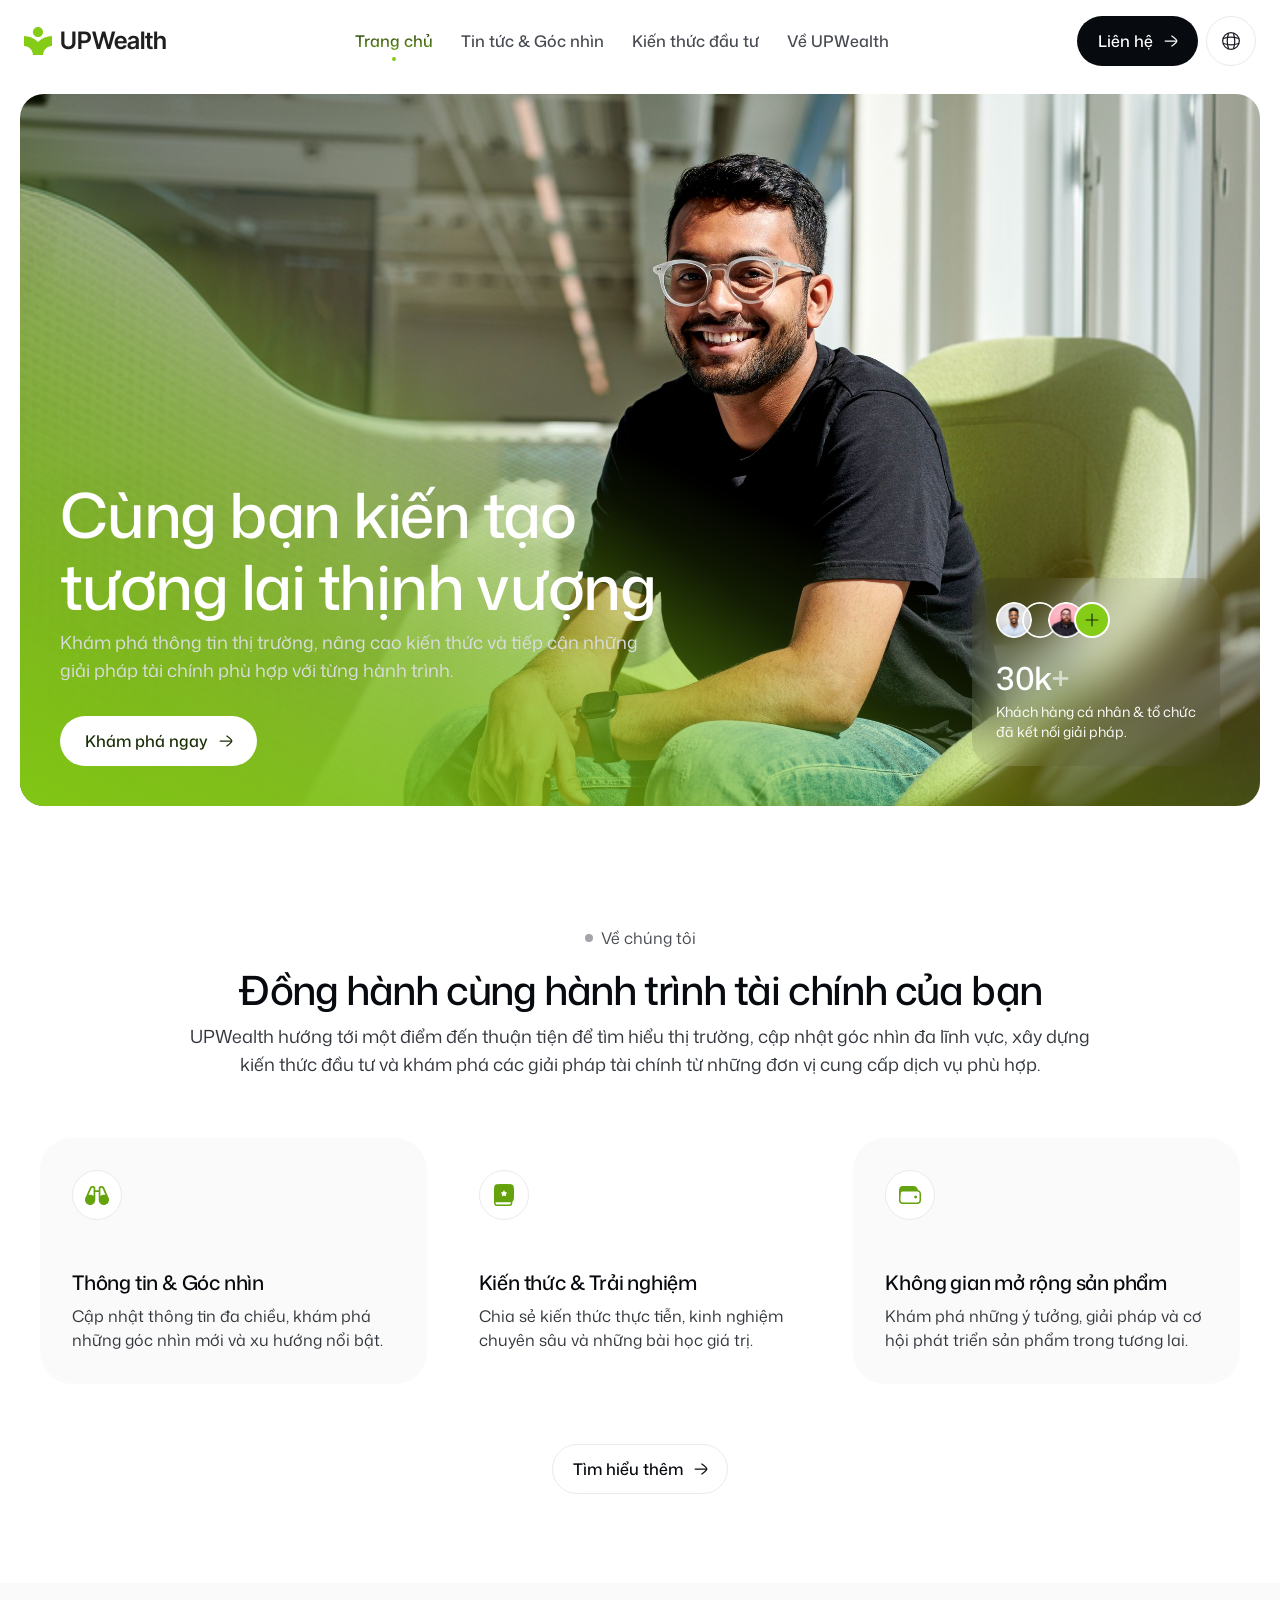
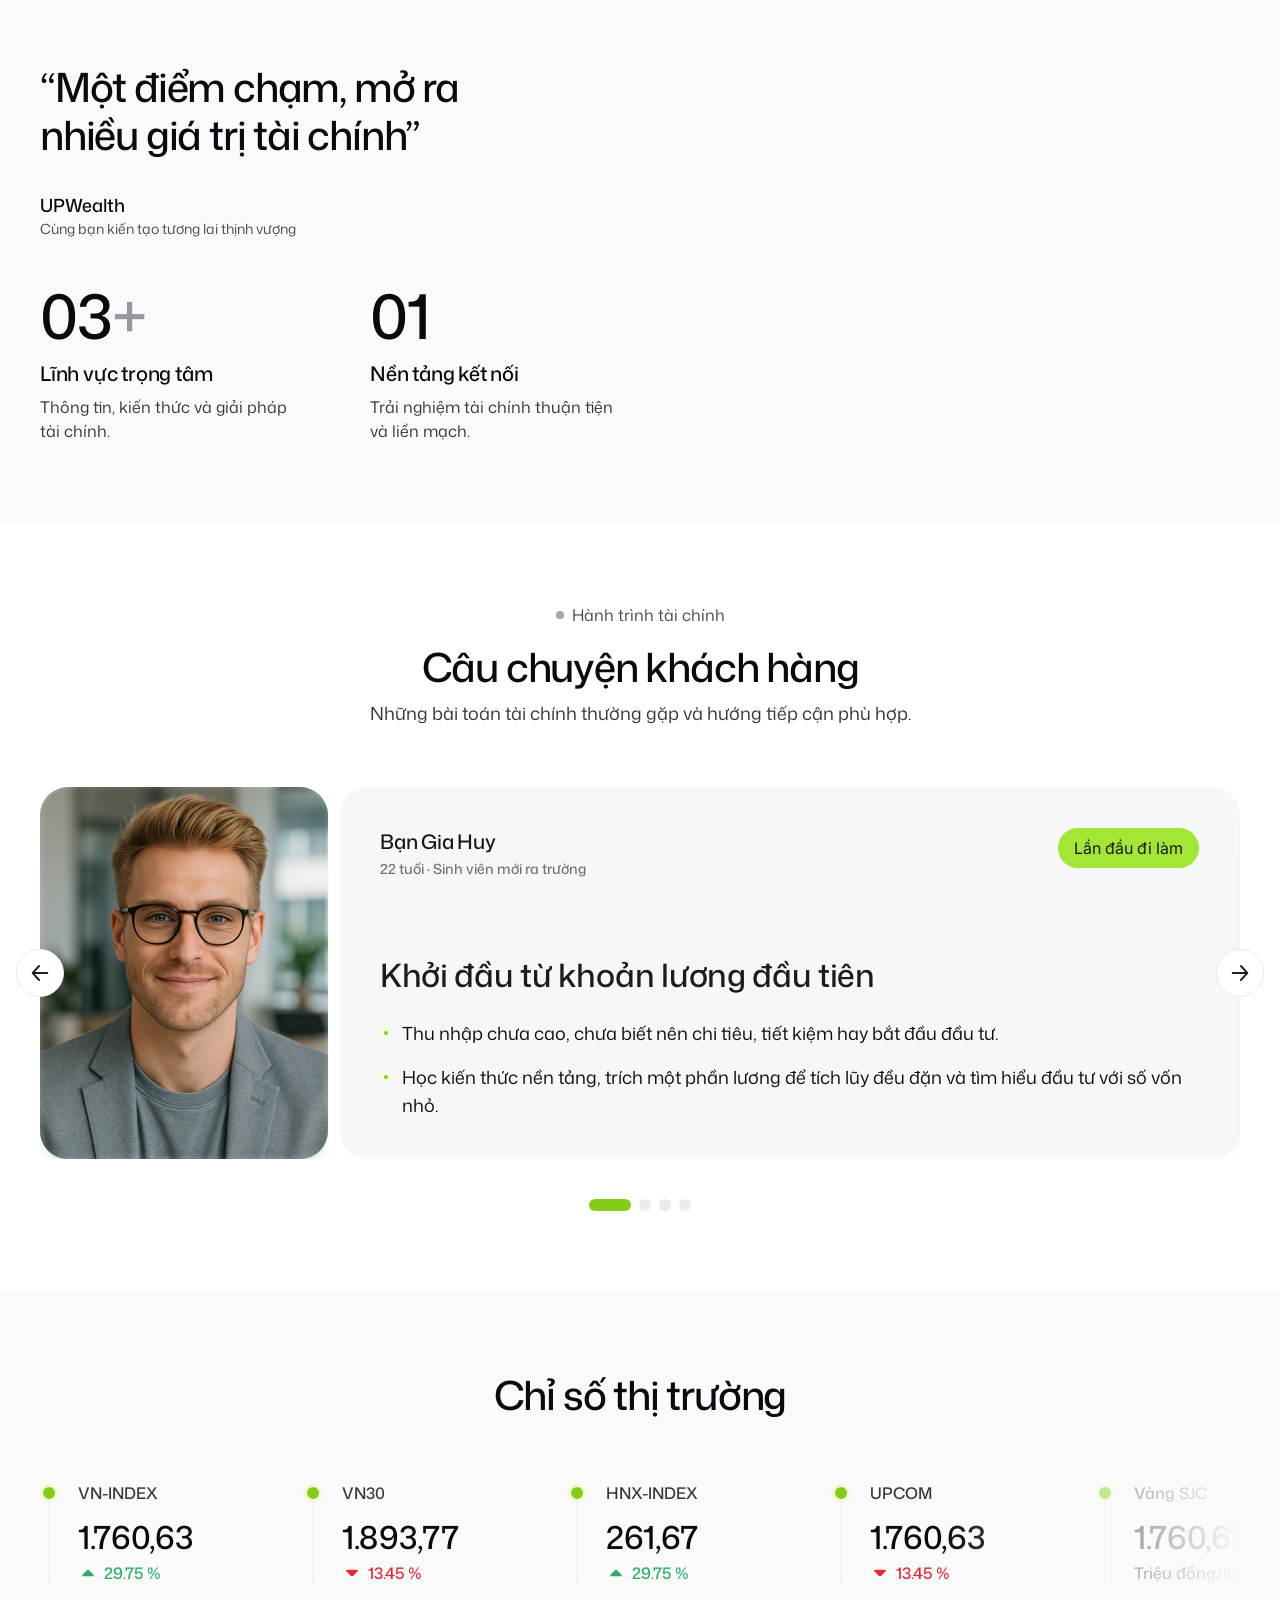
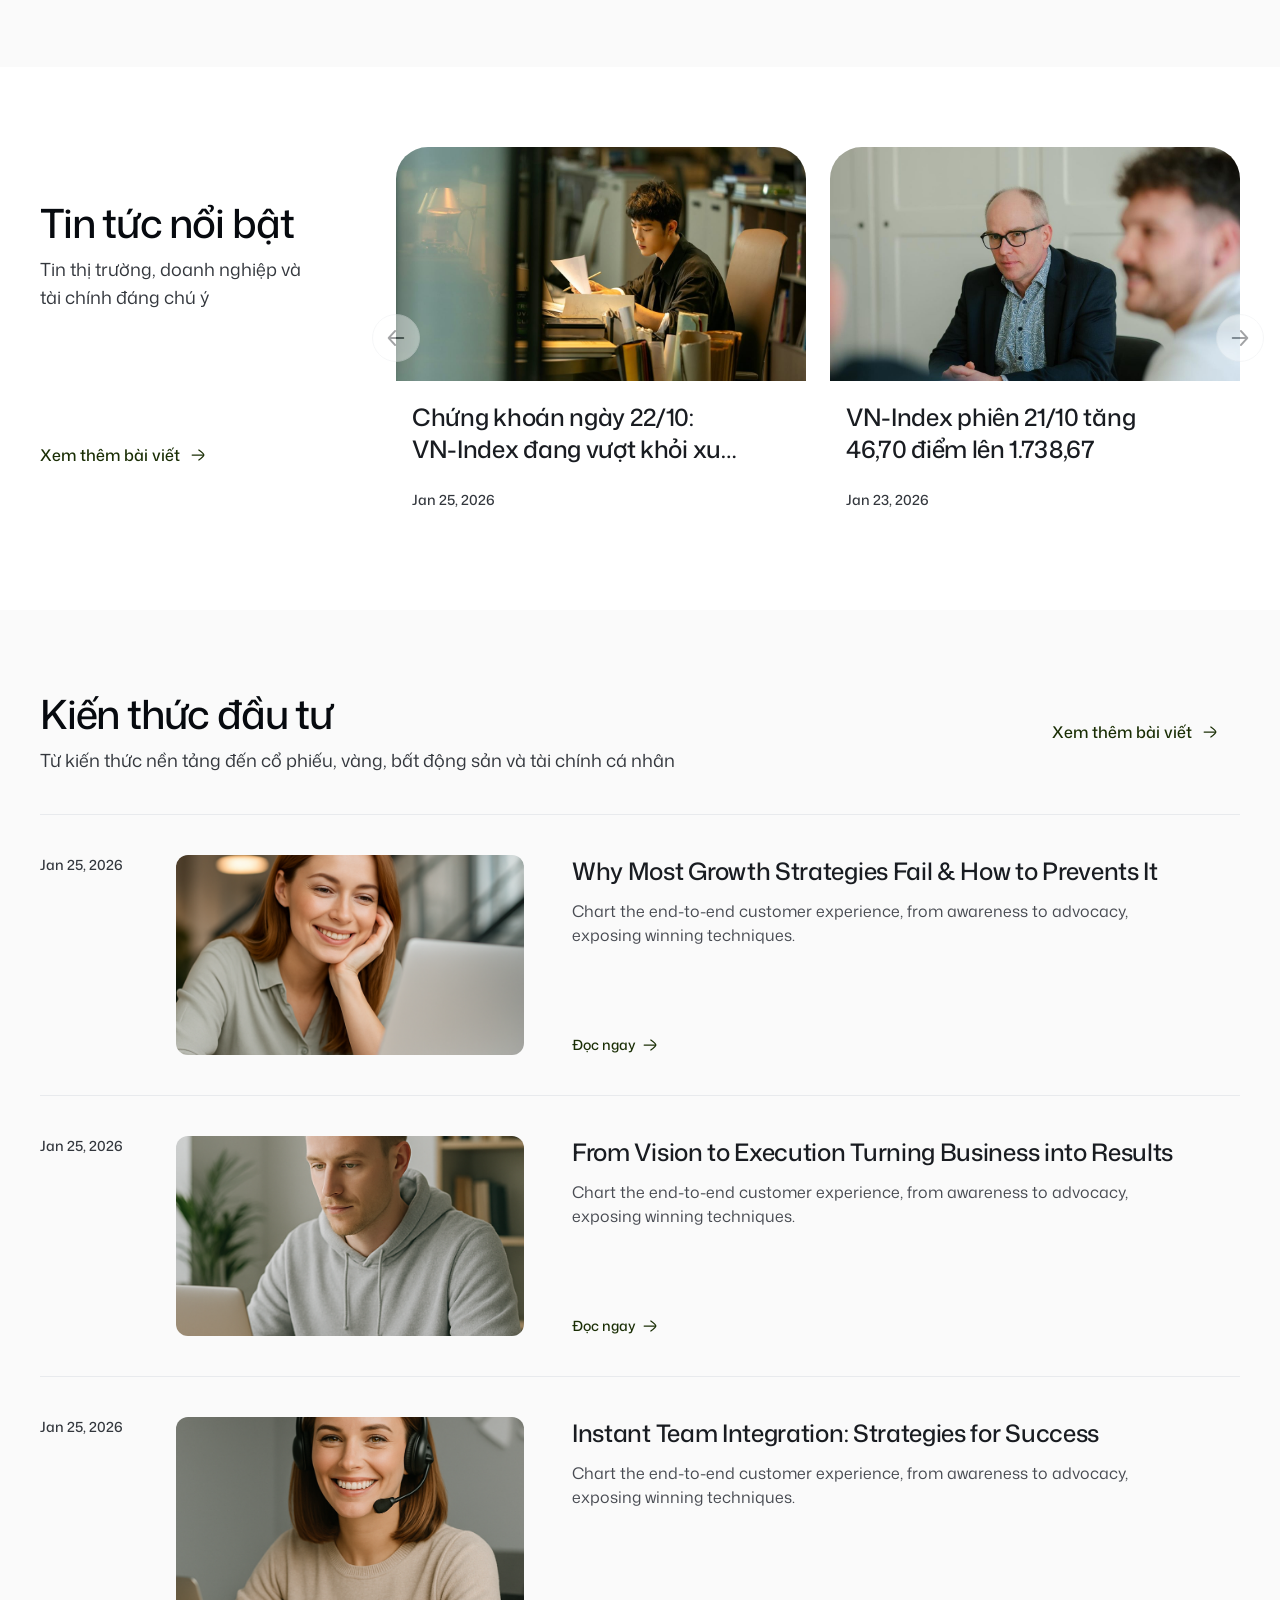
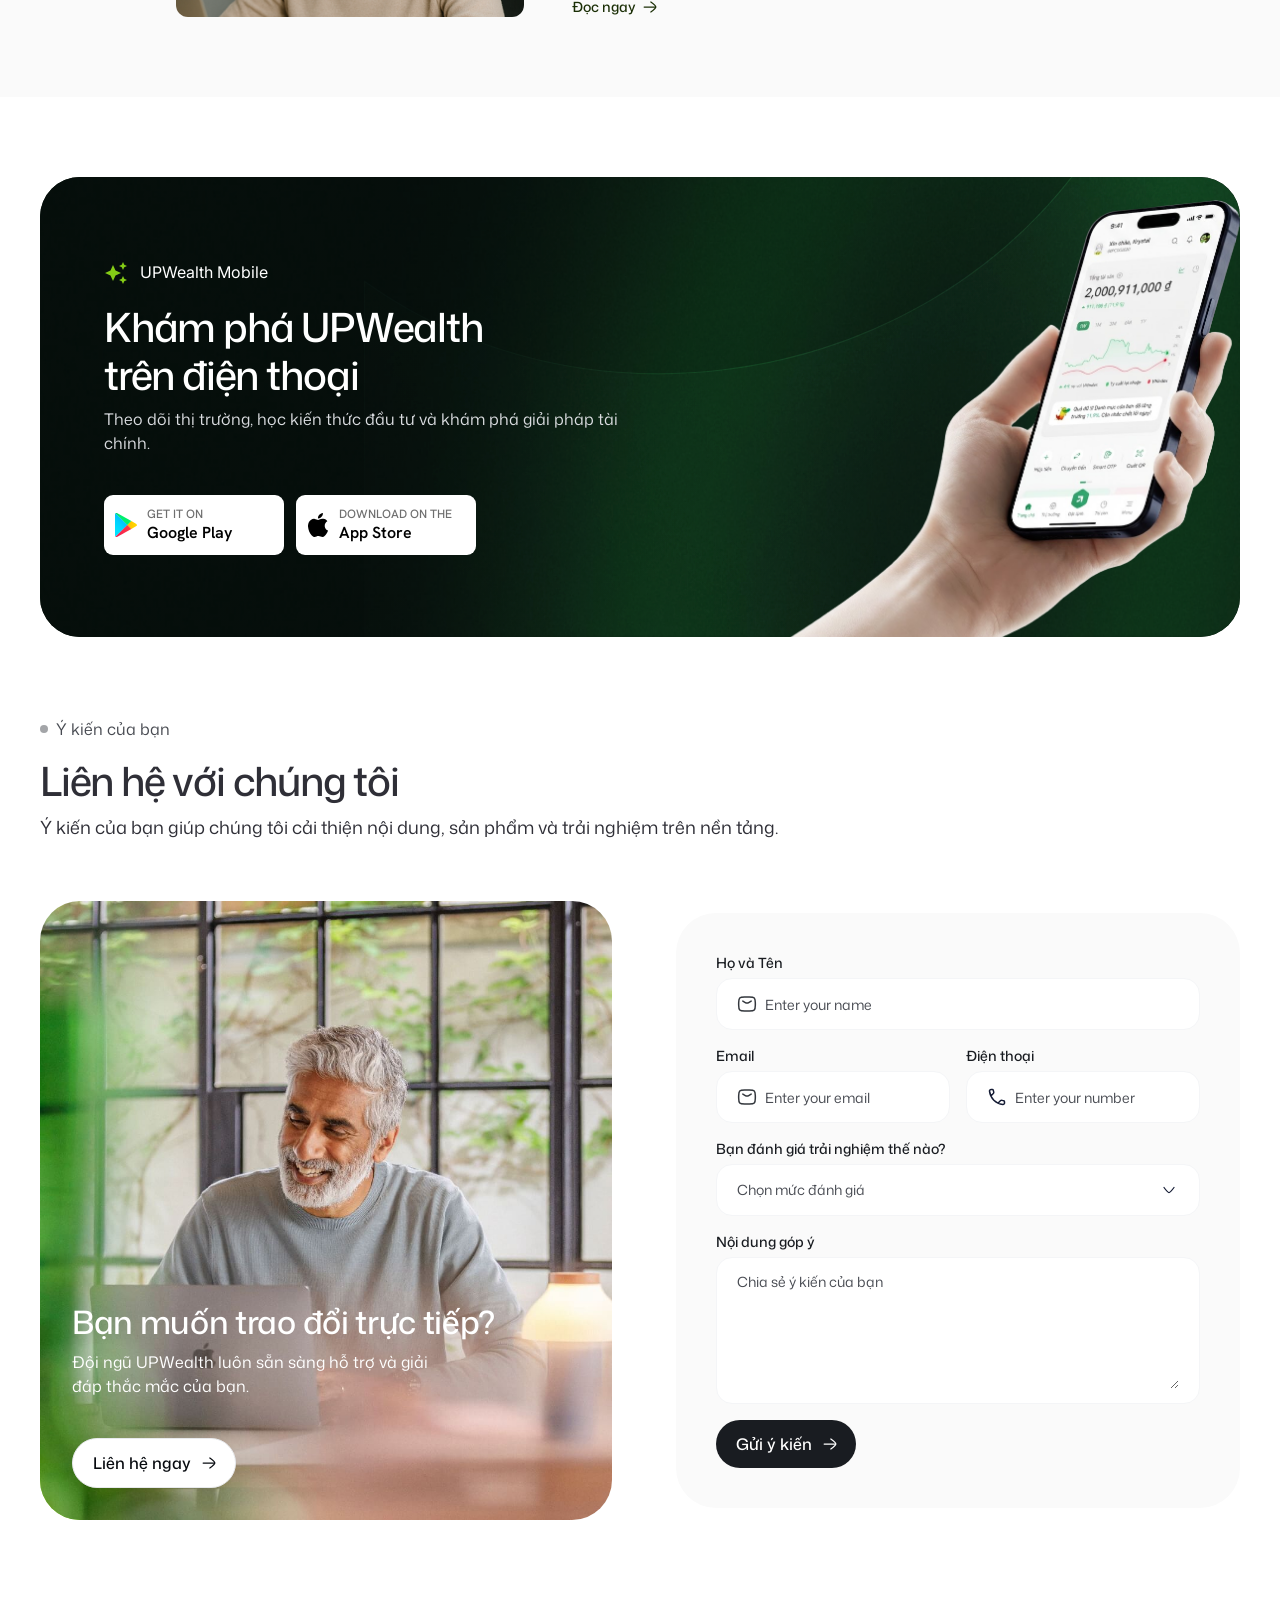
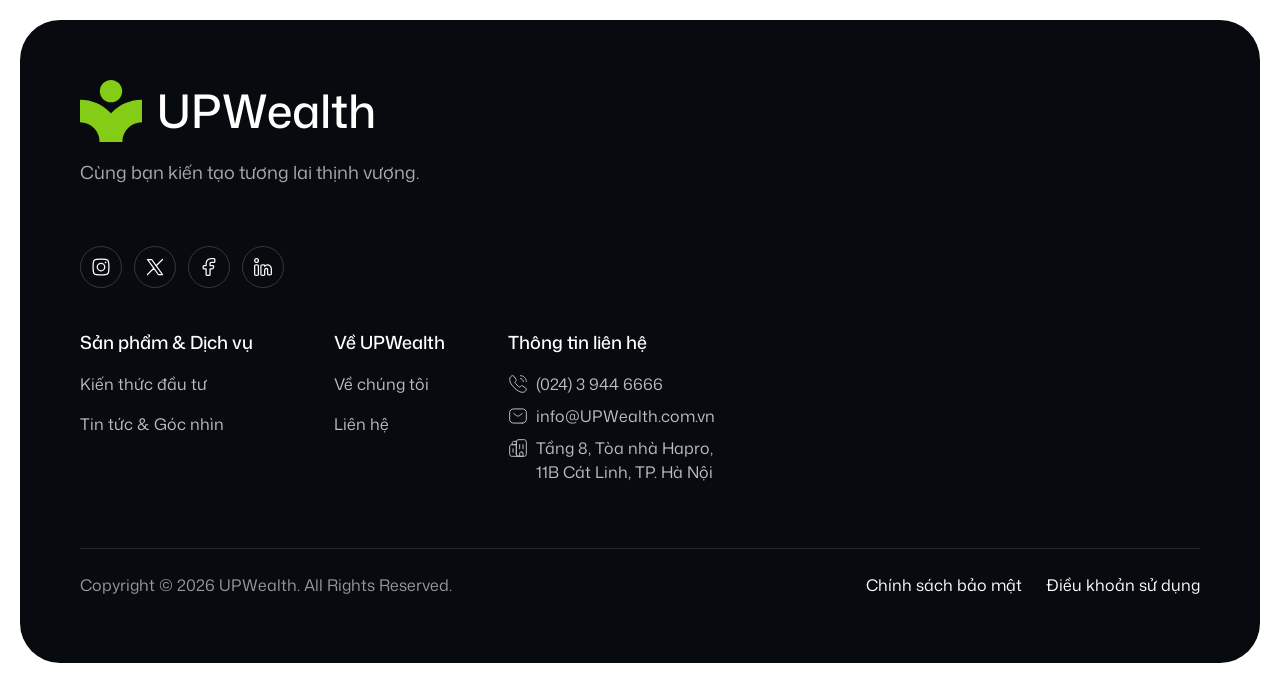
==== commit a64674bb: "Update UPWealth homepage to revised Figma design - Replace the ecosystem/partner logos block with th" ====
--- a/upwealth/index.html
+++ b/upwealth/index.html
@@ -73,7 +73,7 @@
           </div>
           <div class="stat-card__text">
             <p class="stat-card__num">30k<span>+</span></p>
-            <p class="stat-card__label">Happy clients we have <br>world-wide.</p>
+            <p class="stat-card__label">Khách hàng cá nhân &amp; tổ chức <br>đã kết nối giải pháp.</p>
           </div>
         </div>
       </div>
@@ -118,17 +118,26 @@
     </a>
   </section>
 
-  <!-- ============ Hệ sinh thái ============ -->
-  <section class="section ecosystem">
-    <div class="ecosystem__text">
-      <h2 class="h3">Hệ sinh thái</h2>
-      <p class="lead">Cấu trúc mở, sẵn sàng kết nối nhiều sản phẩm và đối tác.</p>
-    </div>
-    <ul class="ecosystem__logos">
-      <li><img src="assets/partner-upsecurities.svg" alt="UP Securities" width="194" height="44"></li>
-      <li><img src="assets/partner-finra.svg" alt="Finra" width="98" height="44"></li>
-      <li><img src="assets/partner-boltx.svg" alt="boltX" width="85" height="44"></li>
-      <li><img src="assets/partner-nomad.svg" alt="Nomad" width="132" height="32"></li>
+  <!-- ============ Điểm nổi bật ============ -->
+  <section class="section highlights">
+    <div class="highlights__quote">
+      <h2 class="h3">“Một điểm chạm, mở ra nhiều giá trị tài chính”</h2>
+      <div class="highlights__sign">
+        <p class="highlights__brand">UPWealth</p>
+        <p class="highlights__tagline">Cùng bạn kiến tạo tương lai thịnh vượng</p>
+      </div>
+    </div>
+    <ul class="highlights__stats">
+      <li class="highlight">
+        <p class="highlight__num">03<span>+</span></p>
+        <h3 class="h6">Lĩnh vực trọng tâm</h3>
+        <p>Thông tin, kiến thức và giải pháp tài chính.</p>
+      </li>
+      <li class="highlight">
+        <p class="highlight__num">01</p>
+        <h3 class="h6">Nền tảng kết nối</h3>
+        <p>Trải nghiệm tài chính thuận tiện và liền mạch.</p>
+      </li>
     </ul>
   </section>
 
@@ -148,13 +157,16 @@
       <div class="carousel__track" data-track>
         <article class="story" data-slide>
           <div class="story__photo">
-            <img src="assets/testimonial-1.png" alt="Bạn Gia Huy">
+            <div class="story__frame"><img src="assets/testimonial-1.png" alt=""></div>
           </div>
           <div class="story__card">
             <div class="story__head">
-              <div>
-                <p class="story__name">Bạn Gia Huy</p>
-                <p class="story__meta">22 tuổi · Sinh viên mới ra trường</p>
+              <div class="story__profile">
+                <div class="story__avatar" aria-hidden="true"><div class="story__frame"><img src="assets/testimonial-1.png" alt=""></div></div>
+                <div>
+                  <p class="story__name">Bạn Gia Huy</p>
+                  <p class="story__meta">22 tuổi · Sinh viên mới ra trường</p>
+                </div>
               </div>
               <span class="tag">Lần đầu đi làm</span>
             </div>
@@ -163,6 +175,78 @@
               <ul class="bullets">
                 <li>Thu nhập chưa cao, chưa biết nên chi tiêu, tiết kiệm hay bắt đầu đầu tư.</li>
                 <li>Học kiến thức nền tảng, trích một phần lương để tích lũy đều đặn và tìm hiểu đầu tư với số vốn nhỏ.</li>
+              </ul>
+            </div>
+          </div>
+        </article>
+        <article class="story" data-slide>
+          <div class="story__photo">
+            <div class="story__frame is-flipped" style="--l:-77.3%;--t:0;--w:202.06%;--h:104.3%"><img src="assets/testimonial-2.png" alt=""></div>
+          </div>
+          <div class="story__card">
+            <div class="story__head">
+              <div class="story__profile">
+                <div class="story__avatar" aria-hidden="true"><div class="story__frame is-flipped" style="--l:-77.3%;--t:0;--w:202.06%;--h:104.3%"><img src="assets/testimonial-2.png" alt=""></div></div>
+                <div>
+                  <p class="story__name">Chị Mai Anh</p>
+                  <p class="story__meta">29 tuổi · Nhân viên văn phòng</p>
+                </div>
+              </div>
+              <span class="tag">Mới bắt đầu</span>
+            </div>
+            <div class="story__body">
+              <h3 class="h4">Bắt đầu tích lũy</h3>
+              <ul class="bullets">
+                <li>Chưa biết phân bổ thu nhập và xây dựng quỹ dự phòng.</li>
+                <li>Lập ngân sách, tìm hiểu sản phẩm tiết kiệm và xây dựng thói quen tài chính.</li>
+              </ul>
+            </div>
+          </div>
+        </article>
+        <article class="story" data-slide>
+          <div class="story__photo">
+            <div class="story__frame" style="--l:-90.08%;--t:-4.42%;--w:225.5%;--h:116.53%"><img src="assets/testimonial-3.png" alt=""></div>
+          </div>
+          <div class="story__card">
+            <div class="story__head">
+              <div class="story__profile">
+                <div class="story__avatar" aria-hidden="true"><div class="story__frame" style="--l:-90.08%;--t:-4.42%;--w:225.5%;--h:116.53%"><img src="assets/testimonial-3.png" alt=""></div></div>
+                <div>
+                  <p class="story__name">Anh Minh Quân</p>
+                  <p class="story__meta">37 tuổi · Kinh doanh tự do</p>
+                </div>
+              </div>
+              <span class="tag">Gia đình trẻ</span>
+            </div>
+            <div class="story__body">
+              <h3 class="h4">Cân bằng nhiều mục tiêu</h3>
+              <ul class="bullets">
+                <li>Cân đối chi phí sinh hoạt, mua nhà và tích lũy dài hạn.</li>
+                <li>Phân chia mục tiêu theo thời hạn, quản lý dòng tiền và tìm hiểu các lựa chọn tài chính.</li>
+              </ul>
+            </div>
+          </div>
+        </article>
+        <article class="story" data-slide>
+          <div class="story__photo">
+            <div class="story__frame is-flipped" style="--l:-99.88%;--t:0.08%;--w:260.49%;--h:113.44%"><img src="assets/testimonial-4.png" alt=""></div>
+          </div>
+          <div class="story__card">
+            <div class="story__head">
+              <div class="story__profile">
+                <div class="story__avatar" aria-hidden="true"><div class="story__frame is-flipped" style="--l:-99.88%;--t:0.08%;--w:260.49%;--h:113.44%"><img src="assets/testimonial-4.png" alt=""></div></div>
+                <div>
+                  <p class="story__name">Chị Thu Hà</p>
+                  <p class="story__meta">40 tuổi · Quản lý doanh nghiệp</p>
+                </div>
+              </div>
+              <span class="tag">Trung niên</span>
+            </div>
+            <div class="story__body">
+              <h3 class="h4">Hướng đến ổn định</h3>
+              <ul class="bullets">
+                <li>Muốn quản lý tài sản hiệu quả và chuẩn bị cho giai đoạn tiếp theo.</li>
+                <li>Rà soát mức độ rủi ro, kế hoạch dự phòng và đa dạng hóa kiến thức tài sản.</li>
               </ul>
             </div>
           </div>
@@ -255,14 +339,14 @@
         <a class="news-card" href="#news">
           <div class="news-card__media"><img src="assets/news-1.png" alt=""></div>
           <div class="news-card__text">
-            <h3 class="h5">Why Most Growth Strategies Fail &amp; How to Prevents It</h3>
+            <h3 class="h5">Chứng khoán ngày 22/10: VN-Index đang vượt khỏi xu hướng giảm giá ngắn hạn</h3>
             <time datetime="2026-01-25">Jan 25, 2026</time>
           </div>
         </a>
         <a class="news-card" href="#news">
           <div class="news-card__media news-card__media--crop"><img src="assets/news-2.png" alt=""></div>
           <div class="news-card__text">
-            <h3 class="h5">From Vision to Execution Turning Business into Results</h3>
+            <h3 class="h5">VN-Index phiên 21/10 tăng 46,70 điểm lên 1.738,67</h3>
             <time datetime="2026-01-23">Jan 23, 2026</time>
           </div>
         </a>
--- a/upwealth/styles.css
+++ b/upwealth/styles.css
@@ -217,16 +217,20 @@
 .service__body { display: flex; flex-direction: column; gap: 8px; }
 .service__body p { color: var(--gray-700); }
 
-/* ============ Ecosystem ============ */
-.ecosystem { background: var(--gray-25); }
-.ecosystem { display: flex; align-items: center; justify-content: space-between; gap: 40px; }
-.ecosystem > * { margin: 0; }
-.ecosystem__text { width: 522px; display: flex; flex-direction: column; gap: 6px; }
-.ecosystem__logos { display: flex; align-items: center; justify-content: flex-end; gap: 52px; flex-wrap: wrap; }
-.ecosystem__logos img { height: 44px; width: auto; }
-.ecosystem__logos li:last-child img { height: 32px; }
+/* ============ Highlights ============ */
+.highlights { background: var(--gray-25); display: flex; align-items: center; justify-content: space-between; gap: 40px; }
+.highlights > * { margin: 0; }
+.highlights__quote { width: 502px; display: flex; flex-direction: column; gap: 32px; }
+.highlights__quote .h3 { max-width: 420px; }
+.highlights__brand { font-size: 18px; line-height: 28px; font-weight: 500; color: var(--gray-950); }
+.highlights__tagline { font-size: 14px; line-height: 20px; color: var(--gray-600); }
+.highlights__stats { display: flex; align-items: flex-start; gap: 80px; }
+.highlight { width: 250px; display: flex; flex-direction: column; gap: 8px; }
+.highlight__num { font-size: 62px; line-height: 72px; font-weight: 500; letter-spacing: -1.24px; color: var(--gray-950); }
+.highlight__num span { color: var(--gray-400); }
+.highlight p:last-child { color: var(--gray-700); }
 @media (min-width: 1441px) {
-  .ecosystem { padding-left: calc((100% - var(--container)) / 2); padding-right: calc((100% - var(--container)) / 2); }
+  .highlights { padding-left: calc((100% - var(--container)) / 2); padding-right: calc((100% - var(--container)) / 2); }
 }
 
 /* ============ Stories carousel ============ */
@@ -244,7 +248,20 @@
     0 6px 6px -3px rgba(23, 23, 23, .04), 0 3px 3px -1.5px rgba(23, 23, 23, .04),
     0 1px 1px -.5px rgba(23, 23, 23, .04);
 }
-.story__photo img { position: absolute; inset: 0; width: 100%; height: 100%; object-fit: cover; }
+.story__frame {
+  position: absolute; top: 0; bottom: 0; left: 50%; transform: translateX(-50%);
+  aspect-ratio: 288 / 372; overflow: hidden;
+}
+.story__frame.is-flipped { transform: translateX(-50%) scaleX(-1); }
+.story__frame img {
+  position: absolute; max-width: none;
+  left: var(--l, 0); top: var(--t, 0); width: var(--w, 100%); height: var(--h, 100%);
+  object-fit: cover;
+}
+.story__frame[style] img { object-fit: fill; }
+.story__profile { display: flex; align-items: center; gap: 12px; min-width: 0; }
+.story__avatar { display: none; position: relative; flex: 0 0 56px; height: 56px; overflow: hidden; border-radius: 50%; background: linear-gradient(206.52deg, rgba(132, 204, 22, 0) 41.12%, rgb(132, 204, 22) 85.44%), #f7f7f7; }
+.story__avatar .story__frame { top: 0; bottom: auto; width: 100%; }
 .story__photo::after { content: ""; position: absolute; inset: 0; border-radius: inherit; box-shadow: inset 0 0 6px rgba(255, 255, 255, .24); }
 .story__card {
   flex: 1; min-width: 0; display: flex; flex-direction: column; justify-content: space-between; gap: 32px;
@@ -322,7 +339,7 @@
   display: flex; flex-direction: column; gap: 25px;
   padding: 20px 16px; background: #fff; border-radius: 0 0 32px 32px;
 }
-.news-card__text .h5 { max-width: 330px; }
+.news-card__text .h5 { max-width: 330px; display: -webkit-box; -webkit-line-clamp: 2; -webkit-box-orient: vertical; overflow: hidden; }
 .news-card time { font-size: 14px; line-height: 20px; font-weight: 500; color: var(--gray-700); }
 .news__slider .round-btn { position: absolute; top: 167px; z-index: 2; }
 .news__slider .round-btn--prev { left: -24px; }
@@ -479,8 +496,8 @@
   .cta__phone { left: auto; right: 0; }
   .footer__upper { flex-direction: column; align-items: flex-start; }
   .footer__brand { width: 100%; }
-  .ecosystem { flex-direction: column; align-items: flex-start; }
-  .ecosystem__logos { justify-content: flex-start; }
+  .highlights { flex-direction: column; align-items: flex-start; }
+  .highlights__quote { width: 100%; }
 }
 
 @media (max-width: 1100px) {
@@ -520,9 +537,9 @@
   .services__grid { grid-template-columns: 1fr; gap: 12px; }
   .service { flex-direction: row; gap: 16px; padding: 20px; }
   .service, .service:nth-child(odd) { background: var(--gray-25); }
-  .story { flex-direction: column; }
-  .story__photo { flex-basis: auto; height: 360px; }
-  .carousel .round-btn { top: 156px; }
+  .story__photo { display: none; }
+  .story__avatar { display: block; }
+  .carousel .round-btn { top: calc((100% - 52px) / 2 - 24px); }
   .knowledge__head { flex-direction: column; align-items: flex-start; gap: 16px; }
   .article { flex-direction: column; gap: 20px; padding-top: 32px; }
   .article__media { flex-basis: auto; width: 100%; height: auto; aspect-ratio: 348 / 200; }
@@ -551,7 +568,7 @@
   .hero__title { font-size: 40px; line-height: 48px; letter-spacing: -1.2px; }
   .hero__desc { font-size: 16px; line-height: 24px; }
   .hero__stat { position: relative; order: 1; padding: 0 20px 2px; }
-  .stat-card { flex-direction: row; align-items: center; gap: 10px; padding: 0; background: none; border-radius: 0; }
+  .stat-card { flex-direction: row; align-items: center; gap: 10px; padding: 0; background: none; border-radius: 0; -webkit-backdrop-filter: none; backdrop-filter: none; }
   .avatars > img, .avatars__more { width: 32px; height: 32px; }
   .avatars__more { border-width: 1px; }
   .stat-card__text { gap: 0; }
@@ -565,18 +582,23 @@
   .story__head { flex-direction: column; gap: 12px; }
   .bullets li { font-size: 16px; line-height: 24px; }
   .bullets li::before { top: 6px; }
-  .story__photo { height: 300px; }
-  .carousel .round-btn { top: 126px; }
+  .carousel .round-btn { display: none; }
+  .carousel__track { overflow-x: auto; scrollbar-width: none; }
+  .carousel__track::-webkit-scrollbar { display: none; }
   .dots { margin-top: 24px; }
   .ticker { flex-basis: 200px; }
   .market__wrap::after { width: 80px; }
   .news-card { flex-basis: 86%; }
   .news-card__media { height: 200px; }
   .news__slider .round-btn { display: none; }
-  .ecosystem__logos { gap: 28px 36px; }
-  .ecosystem__logos img { height: 36px; }
-  .ecosystem__logos li:last-child img { height: 26px; }
-  .ecosystem__text { width: 100%; }
+  .highlights__quote { gap: 32px; }
+  .highlights__brand { font-size: 16px; line-height: 24px; }
+  .highlights__tagline { font-size: 12px; line-height: 16px; }
+  .highlights__stats { width: 100%; gap: 12px; }
+  .highlight { flex: 1; width: auto; }
+  .highlight__num { font-size: 40px; line-height: 48px; letter-spacing: -0.8px; }
+  .highlight p:last-child { font-size: 14px; line-height: 20px; }
+  .stat-card__label { white-space: normal; }
 
   .cta { border-radius: 32px; padding: 32px 20px 0; }
   .cta-wrap { padding-left: 8px; padding-right: 8px; }
